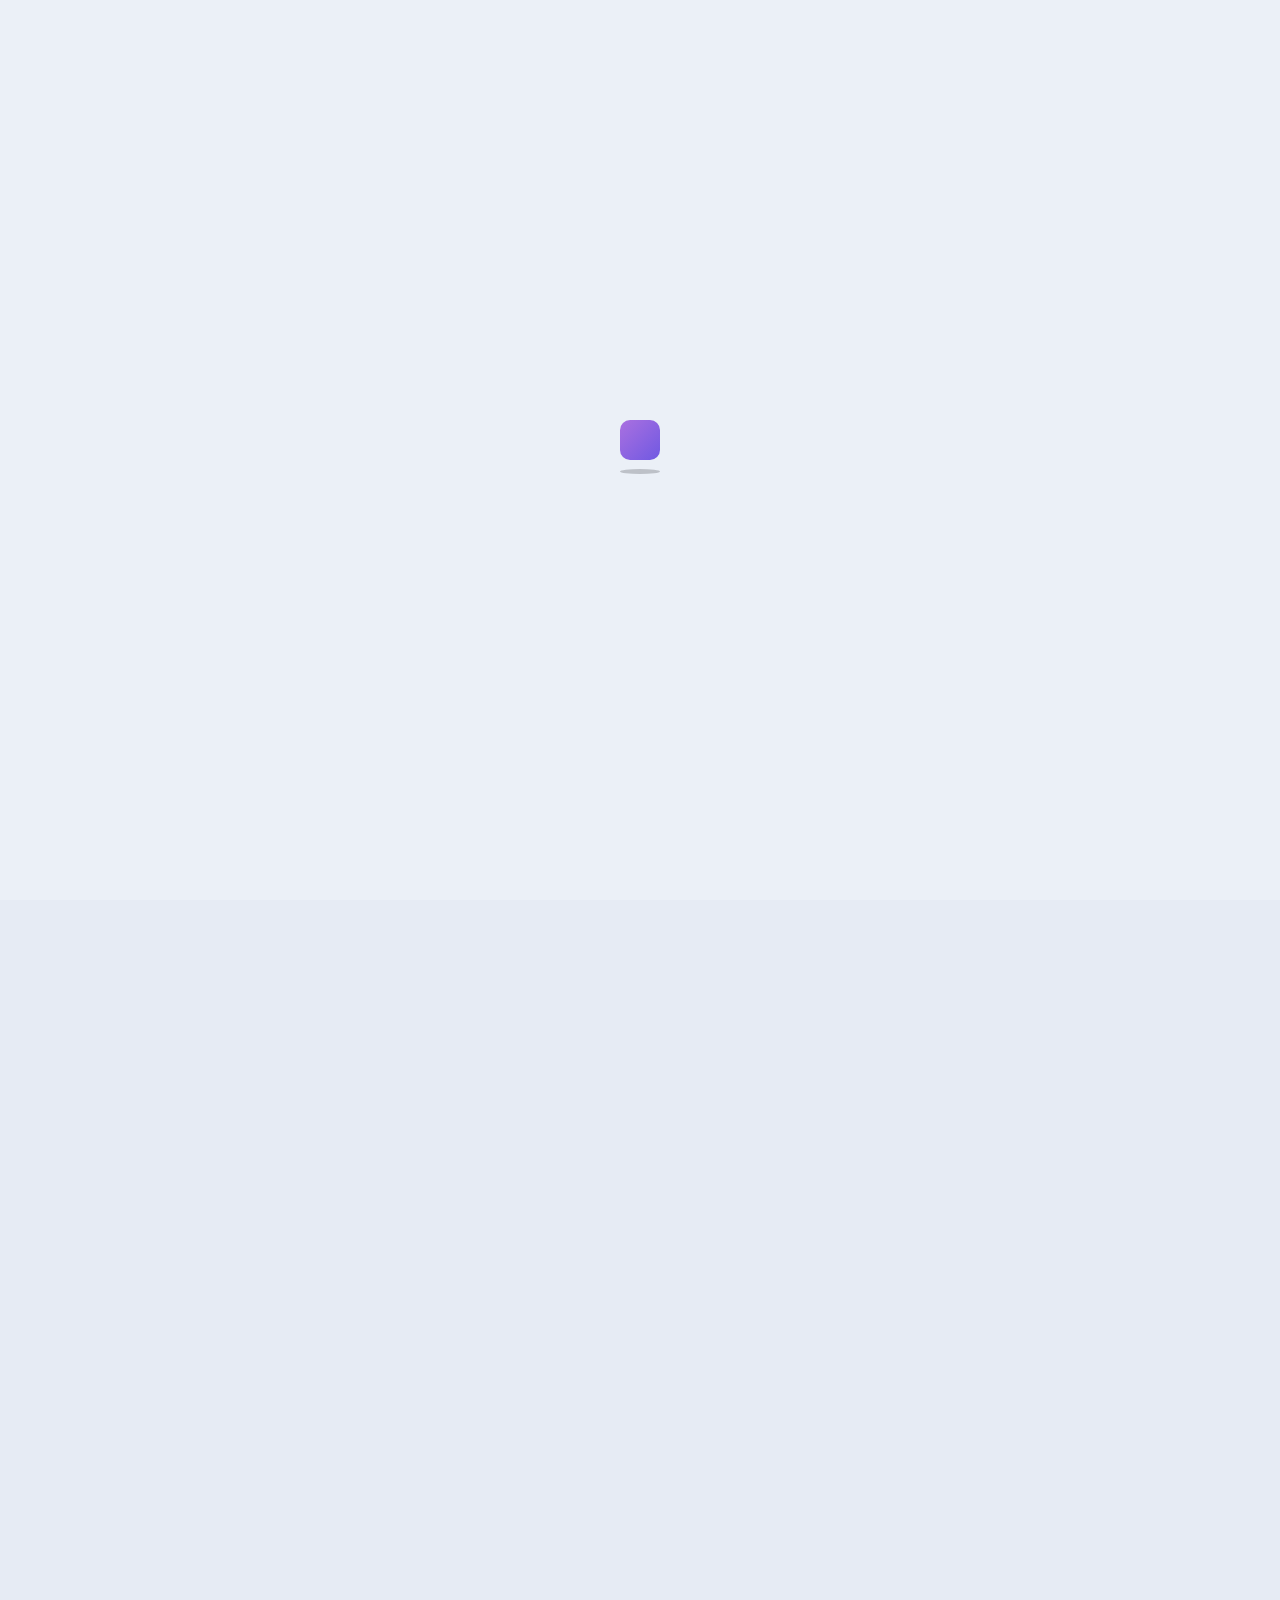
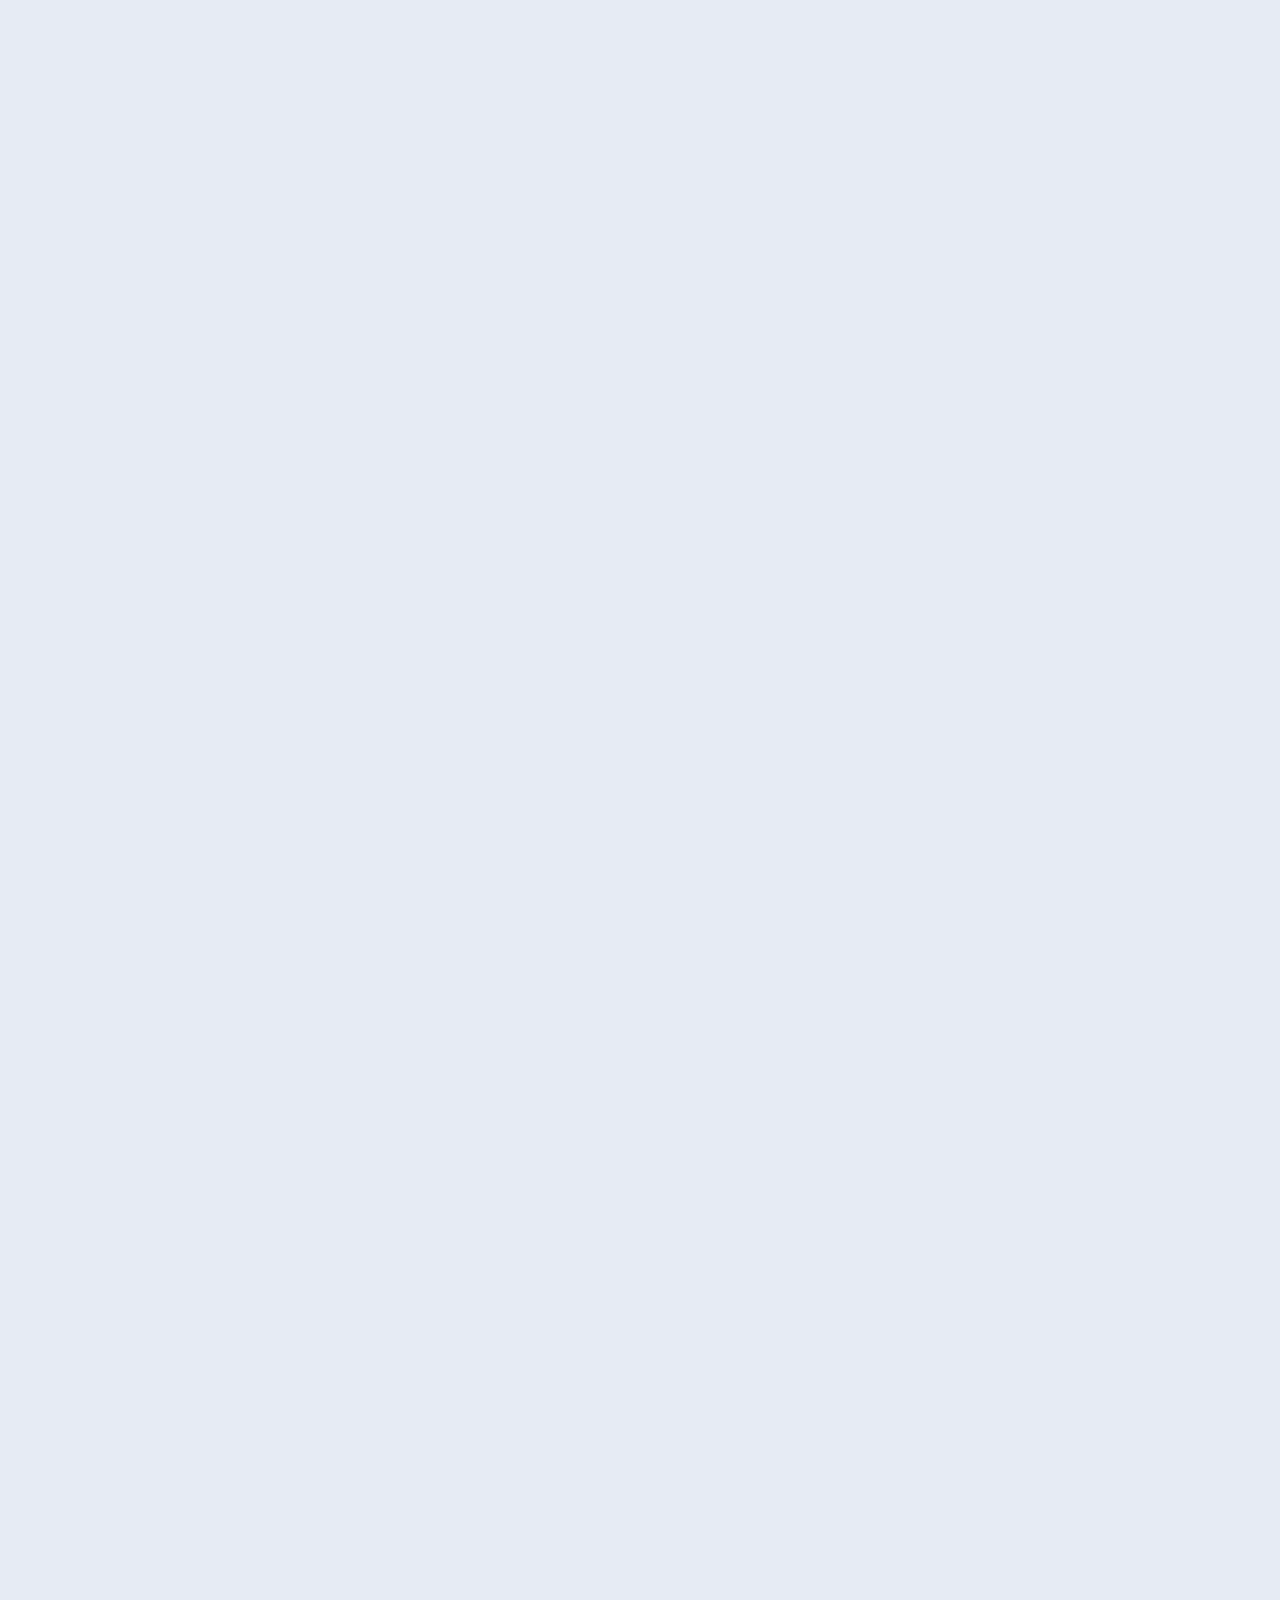
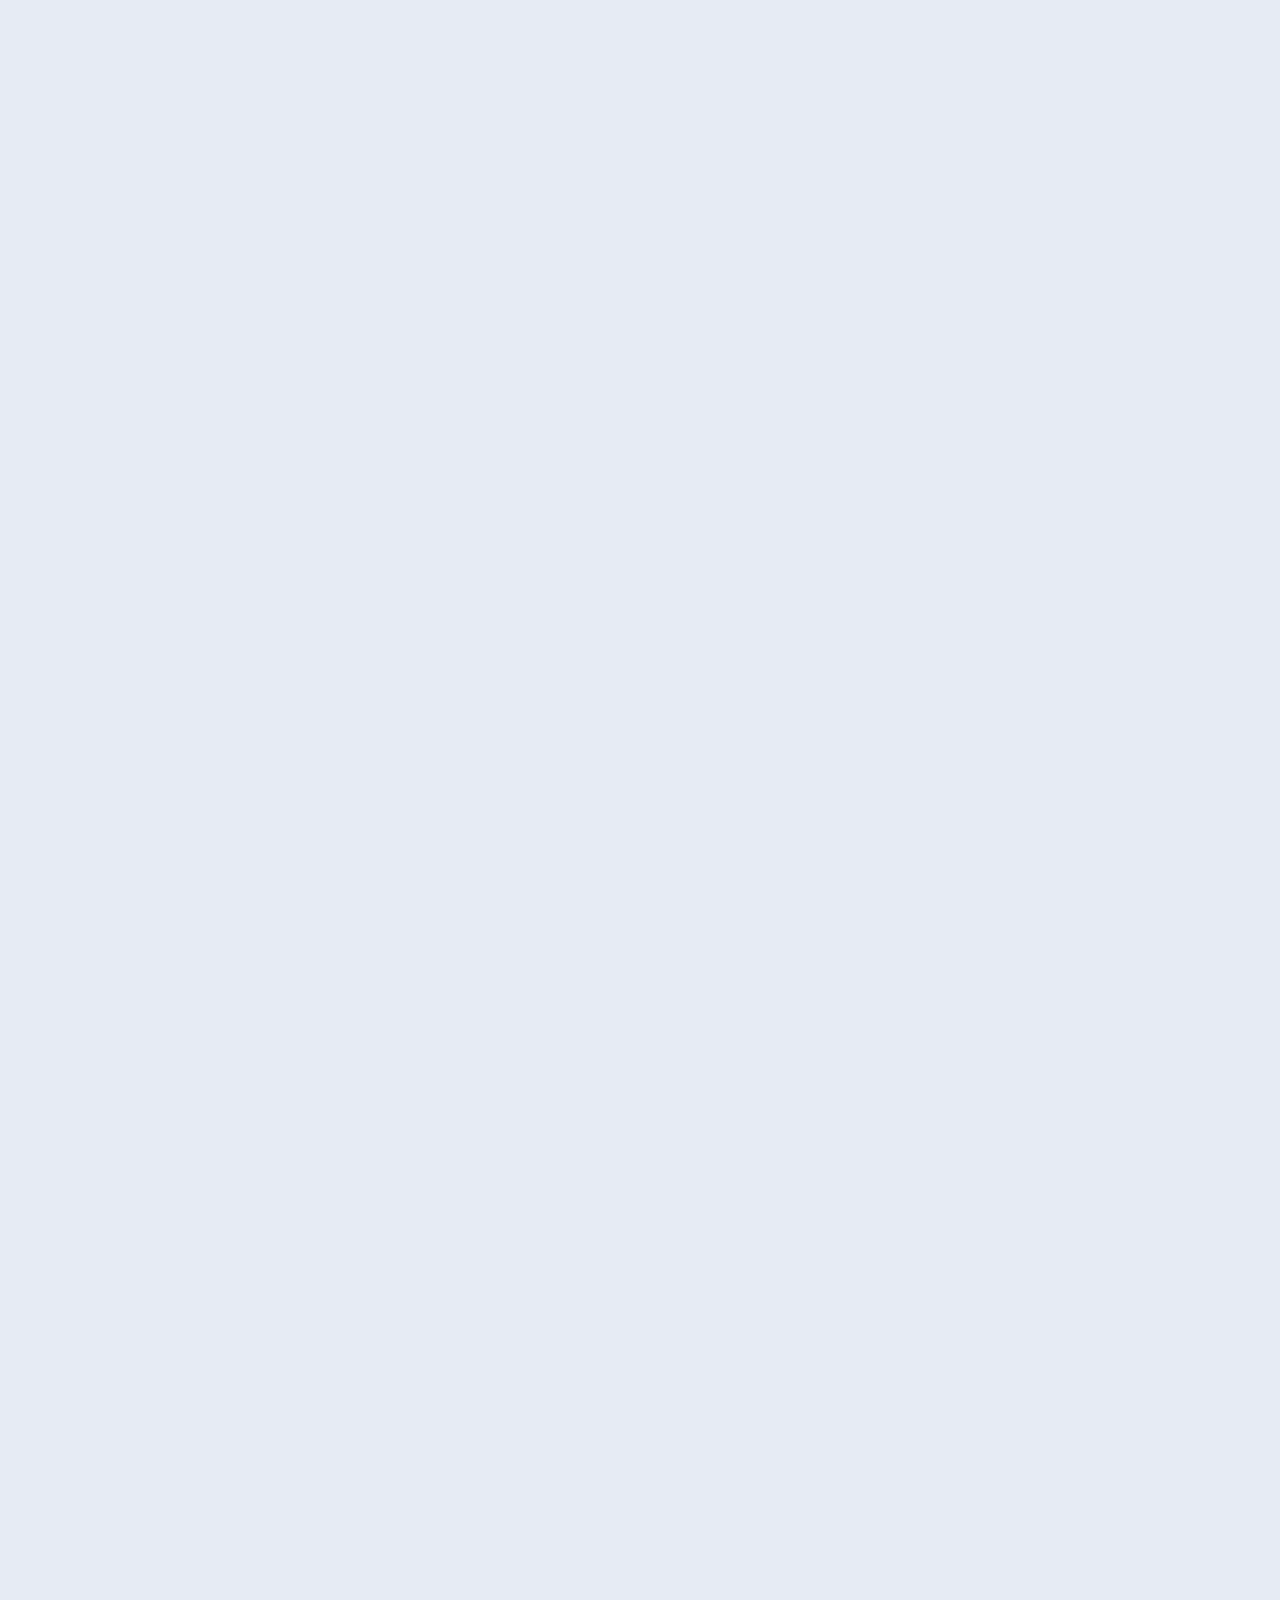
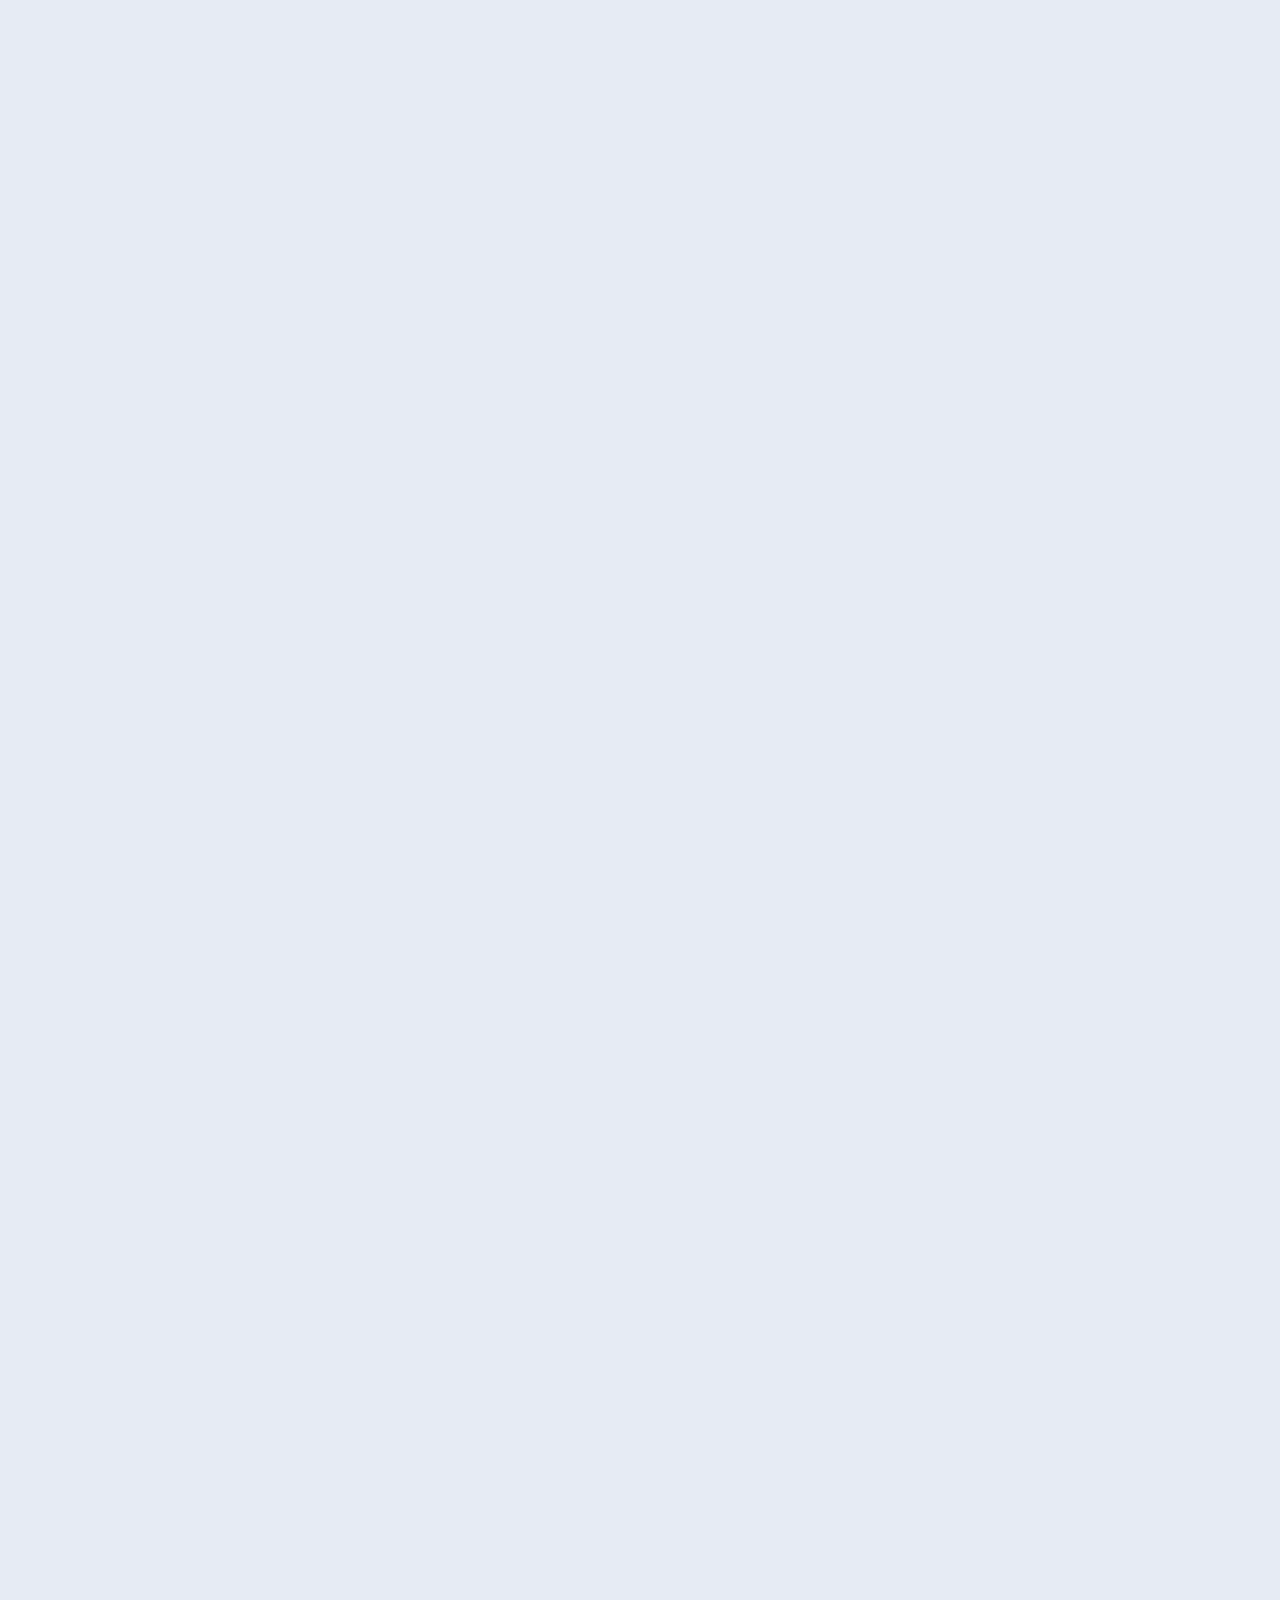
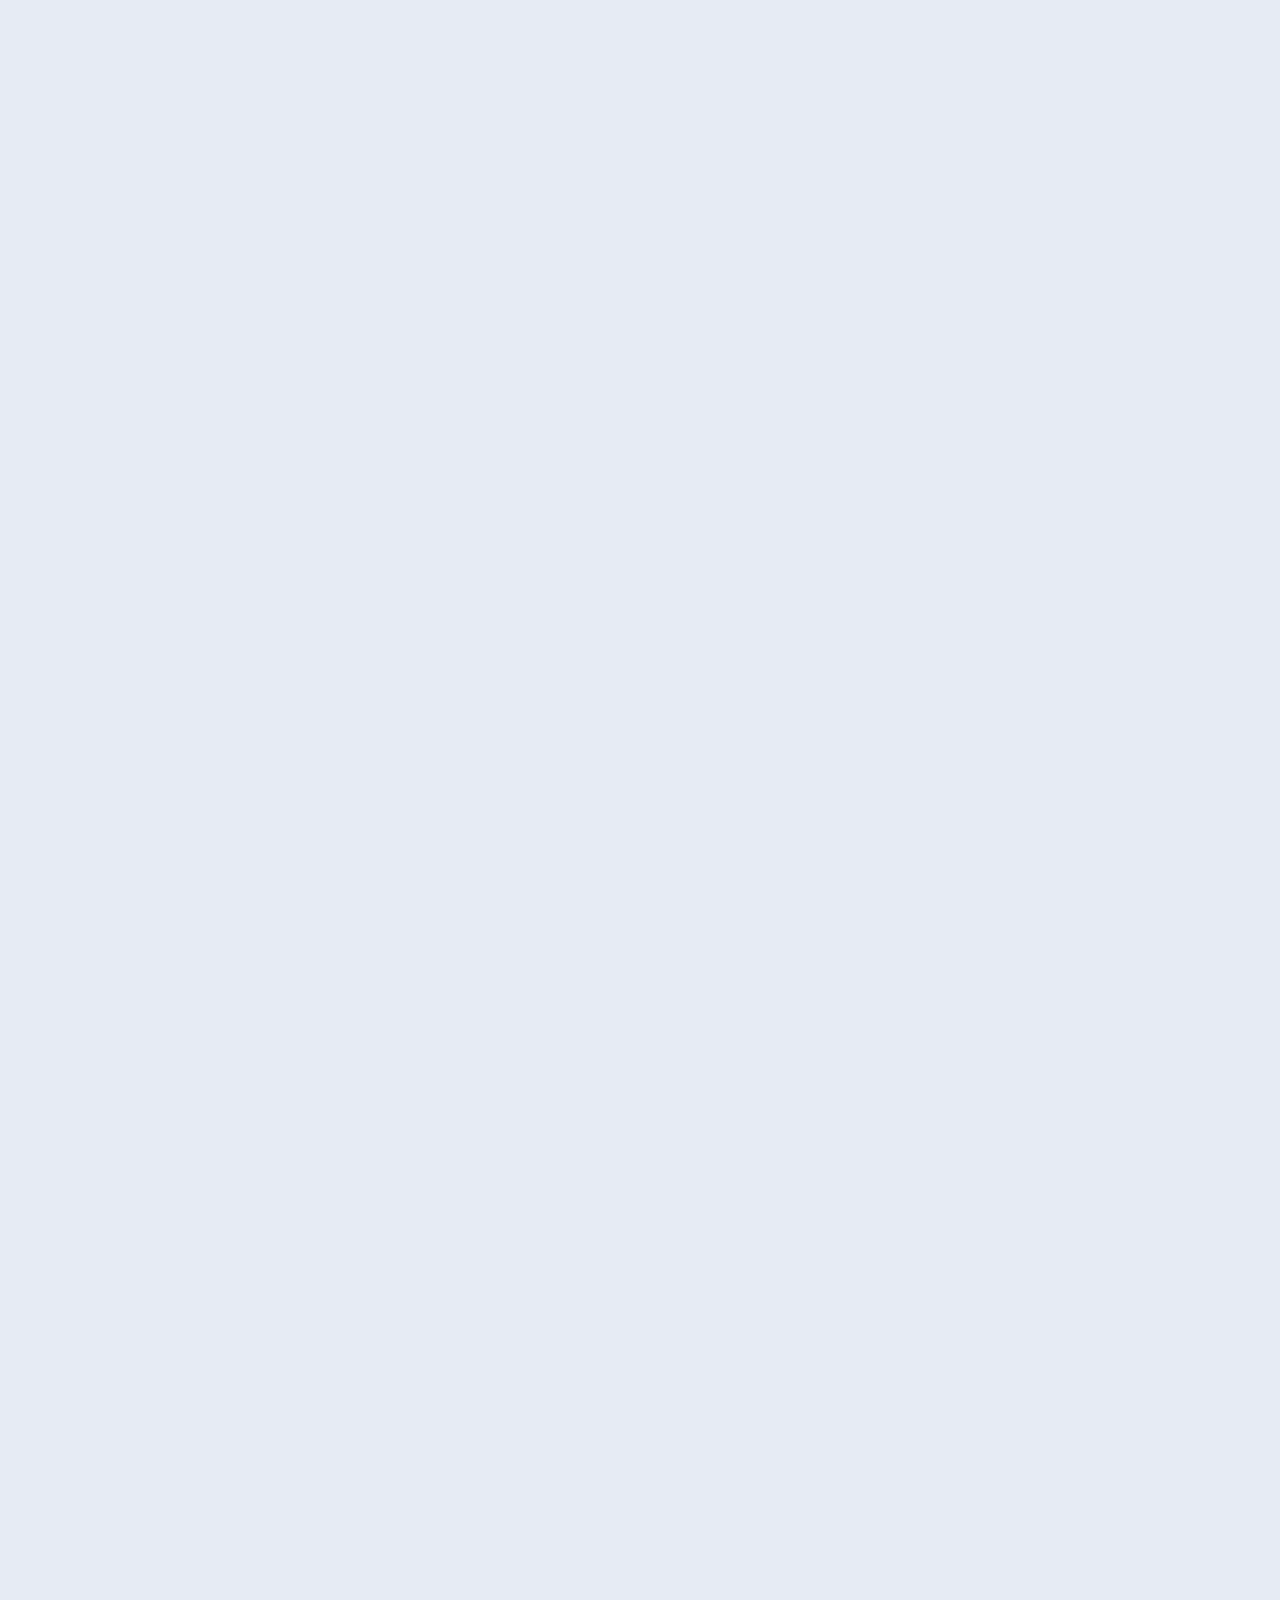
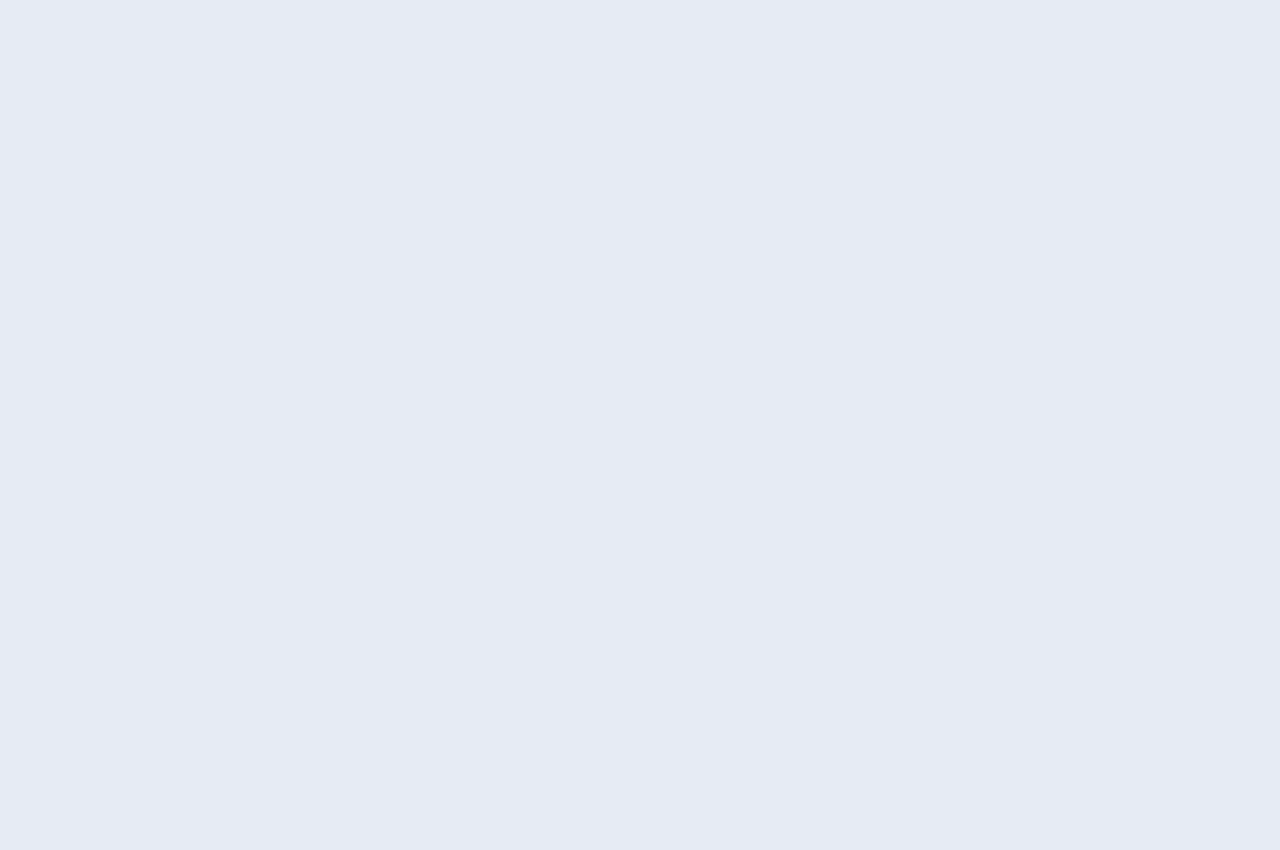
==== index.html @ 37eb03ab "Add some link & remove some section" ====
<!DOCTYPE html>
<html lang="en" dir="ltr">

  <head>
    <meta charset="UTF-8">

    <!-- Page Title -->
    <title>Md. Al Amin Hossain Rifat</title>

    <!-- Meta Tags -->
    <meta name="description" content="Show yourself brightly with Braxton - unique and creative portfolio and resume template!">
    <meta name="keywords" content="mix_design, resume, portfolio, personal page, cv, template, one page, responsive, html5, css3, creative, clean">
    <meta name="author" content="mix_design">

    <!-- Viewport Meta-->
    <meta http-equiv="X-UA-Compatible" content="IE=edge">
    <meta name="viewport" content="width=device-width, initial-scale=1, maximum-scale=1">

    <!-- Template Favicon & Icons Start -->
    <link rel="icon" href="img/favicon/favicon.ico" sizes="any">
    <link rel="icon" href="img/favicon/icon.svg" type="image/svg+xml">
    <link rel="apple-touch-icon" href="img/favicon/apple-touch-icon.png">
    <link rel="manifest" href="img/favicon/manifest.webmanifest">
    <!-- Template Favicon & Icons End -->

    <!-- Facebook Metadata Start -->
    <meta property="og:image:height" content="1200">
    <meta property="og:image:width" content="1200">
    <!-- Facebook Metadata End -->

    <!-- Template Styles Start -->
    <link rel="stylesheet" href="css/loaders/loader.css">
    <link rel="stylesheet" type="text/css" href="css/plugins.css">
    <link rel="stylesheet" type="text/css" href="css/main.css">
    <!-- Template Styles End -->

    <!-- Custom Browser Color Start -->
    <meta name="theme-color" media="(prefers-color-scheme: light)" content="#dcdce7">
    <meta name="theme-color" media="(prefers-color-scheme: dark)" content="#111111">
    <meta name="msapplication-navbutton-color" content="#111111">
    <meta name="apple-mobile-web-app-capable" content="yes">
    <meta name="apple-mobile-web-app-status-bar-style" content="black-translucent">
    <!-- Custom Browser Color End -->
  </head>

  <body>

    <!-- Loader Start -->
    <div id="loader" class="loader">
      <div id="loaderContent" class="loader__content">
        <div class="loader__shadow"></div>
        <div class="loader__box"></div>
      </div>
    </div>
    <!-- Loader End -->

    <!-- Header Start -->
    <header id="header" class="header d-flex justify-content-between">

      <!-- Navigation Menu Start -->
      <div class="header__navigation">
        <nav id="menu" class="menu">
          <ul class="menu__list d-flex justify-content-start">
            <li class="menu__item">
              <a class="menu__link btn" href="#home">
                <span class="menu__caption">Home</span>
                <i class="ph-bold ph-house-simple"></i>
              </a>
            </li>
            <li class="menu__item">
              <a class="menu__link btn" href="#portfolio">
                <span class="menu__caption">Portfolio</span>
                <i class="ph-bold ph-squares-four"></i>
              </a>
            </li>
            <li class="menu__item">
              <a class="menu__link btn" href="#about">
                <span class="menu__caption">About Me</span>
                <i class="ph-bold ph-user"></i>
              </a>
            </li>
            <li class="menu__item">
              <a class="menu__link btn" href="#resume">
                <span class="menu__caption">Resume</span>
                <i class="ph-bold ph-article"></i>
              </a>
            </li>
            <li class="menu__item">
              <a class="menu__link btn" href="#contact">
                <span class="menu__caption">Contact</span>
                <i class="ph-bold ph-envelope"></i>
              </a>
            </li>
          </ul>
        </nav>
      </div>
      <!-- Navigation Menu End -->

      <!-- Header Controls Start -->
      <div class="header__controls d-flex justify-content-end">
        <button id="color-switcher" class="color-switcher header__switcher btn" type="button" role="switch" aria-label="light/dark mode" aria-checked="true"></button>
        <a id="notify-trigger" class="header__trigger btn" target="_blank" href="mailto:alaminhossainrif@gmail.com?subject=Message%20from%20your%20site">
          <span class="trigger__caption">Let's Talk</span>
          <i class="ph-bold ph-chat-dots"></i>
        </a>
      </div>
      <!-- Header Controls End -->

    </header>
    <!-- Header End -->
    <!-- Gradient Background Start -->
    <div class="gradient-background">
      <div class="blur"></div>
      <div class="blur"></div>
      <div class="blur"></div>
    </div>
    <!-- Gradient Background End -->

    <!-- Avatar Side Block Start -->
    <div id="avatar" class="avatar">
      <div class="avatar__container d-flex flex-column justify-content-lg-between">
        <!-- image and logo -->
        <div class="avatar__block">
          <div class="avatar__logo d-flex align-items-center">
            <div class="logo__image">
              <!-- Your Logo Here!!! -->
              <!--<img src="img/logo.svg" alt="Braxton - Personal Portfolio & Resume HTML Template Logo">-->
              <svg xmlns="http://www.w3.org/2000/svg" x="0px" y="0px"
                width="85px" height="85px" viewBox="0 0 85 85" 
                style="enable-background:new 0 0 85 85;" xml:space="preserve" class="gradient-fill">
                <style type="text/css">
                  .gradient-fill {
                    fill: url(#gradientFill);
                  }
                </style>
                <g>
                  <linearGradient id="gradientFill" gradientUnits="userSpaceOnUse" x1="9.9604" y1="75.0338" x2="75.0387" y2="9.9555">
                    <stop  offset="0" style="stop-color:var(--accent)"/>
                    <stop  offset="1" style="stop-color:var(--secondary)"/>
                  </linearGradient>
                  <path class="gradient-fill" d="M51,0H34C15.2,0,0,15.2,0,34v17c0,14.3,8.9,26.6,21.4,31.6c0,0,0,0,0,0l0,0C25.3,84.1,29.5,85,34,85h17
                    c6,0,11.7-1.6,16.6-4.3c0.1-0.1,0.2-0.1,0.3-0.2C78.1,74.6,85,63.6,85,51V34C85,15.2,69.8,0,51,0z M83,51c0,10.7-5.3,20.2-13.4,26
                    v-2.5v-3.9h3.9v-3.9h-3.9v-3.9h3.9v-3.9h-3.9H67v-3.9V51h-3.9v3.9v3.9h2.6v3.9v3.9v3.9h-3.9h-3.9v3.9h3.9h3.9v3.9v1
                    C61.3,81.7,56.3,83,51,83H34c-4.5,0-8.7-0.9-12.6-2.6v-2v-3.9h3.9h3.9v-3.9h-3.9h-3.9v-3.9v-3.9v-3.9H24v-3.9V51h-3.9v3.9v3.9h-2.6
                    h-3.9v3.9h3.9v3.9h-3.9v3.9h3.9v3.9v3.9C8.2,72.8,2,62.6,2,51V34C2,16.4,16.4,2,34,2h17c17.6,0,32,14.4,32,32V51z M50.1,54.9H54
                    v3.9v3.9h-3.9v-3.9V54.9z M33.1,54.9H37v3.9v3.9h-3.9v-3.9V54.9z M27.9,51H24v-3.9v-3.9v-3.9h3.9v3.9v3.9V51z M31.8,39.3h-3.9v-3.9
                    h3.9V39.3z M31.8,43.2v-3.9h3.9v3.9H31.8z M63.1,47.1V51h-3.9v-3.9v-3.9v-3.9h3.9v3.9V47.1z M35.7,47.1v-3.9h3.9h3.9h3.9h3.9v3.9
                    h-3.9h-3.9h-3.9H35.7z M59.2,39.3h-3.9v-3.9h3.9V39.3z M55.3,43.2h-3.9v-3.9h3.9V43.2z"/>
                </g>
              </svg>
            </div>
            <div class="logo__caption">
              <p>Al Amin<br>H Rifat</p>
            </div>
          </div>
          <div class="avatar__image">
            <img src="./img/avatar.png" alt="Md.Al Amin Hossain Rifat">
          </div>
        </div>
        <!-- data caption #1 -->
        <div class="avatar__block">
          <h6>
            <small class="top">Specialization:</small>
            Java Full Stack<br>and Wordpress developer
          </h6>
        </div>
        <!-- data caption #2 -->
        <div class="avatar__block">
          <h6>
            <small class="top">Based in:</small>
            Dhaka, Bangladesh
          </h6>
        </div>
        <!-- socials and CTA button -->
        <div class="avatar__block">
          <div class="avatar__socials">
            <ul class="socials-square d-flex justify-content-between">
              <li class="socials-square__item">
                <a class="socials-square__link btn" href="https://www.linkedin.com/in/alaminhossainrifat/" target="_blank"><i class="ph-bold ph-linkedin-logo"></i></a>
              </li>
              <li class="socials-square__item">
                <a class="socials-square__link btn" href="https://github.com/alaminhossainrifat" target="_blank"><i class="ph-bold ph-github-logo"></i></a>
              </li>
              <li class="socials-square__item">
                <a class="socials-square__link btn" href="https://leetcode.com/u/alaminhossainrifat/" target="_blank"><i class="ph-bold ph-code"></i></a>
              </li>
              <li class="socials-square__item">
                <a class="socials-square__link btn" href="https://www.instagram.com/" target="_blank"><i class="ph-bold ph-instagram-logo"></i></a>
              </li>
              <li class="socials-square__item">
                <a class="socials-square__link btn" href="https://www.facebook.com/alaminhossainrifatjava/" target="_blank"><i class="ph-bold ph-facebook-logo"></i></a>
              </li>
            </ul>
          </div>
          <div class="avatar__btnholder">
            <a class="btn btn-default btn-fullwidth btn-hover btn-hover-accent" href="#contact" target="_blank">
              <span class="btn-caption">Let's Work Together!</span>
            </a>
          </div>
        </div>
      </div>
    </div>
    <!-- Avatar Side Block End -->




    <!-- Page Content Start -->
    <div id="content" class="content">
      <div class="content__wrapper">

        <!-- Intro Section Start -->
        <section id="home" class="main intro">

          <!-- Headline Start -->
          <div id="headline" class="headline d-flex align-items-start flex-column" data-speed="1">
            <p class="headline__subtitle animate-headline">
              <svg xmlns="http://www.w3.org/2000/svg" x="0px" y="0px" width="13px" height="13px" viewBox="0 0 13 13" fill="currentColor">
                <path fill="currentColor" d="M5.6,12.6c-0.5-0.8-0.7-2.4-1.7-3.5c-1-1-2.7-1.2-3.5-1.7C-0.1,7-0.1,6,0.4,5.6c0.8-0.5,2.3-0.6,3.5-1.8
                  C5,2.8,5.1,1.2,5.6,0.4C6-0.1,7-0.1,7.4,0.4c0.5,0.8,0.7,2.4,1.8,3.5c1.2,1.2,2.6,1.2,3.5,1.7c0.6,0.4,0.6,1.4,0,1.7
                  C11.8,7.9,10.2,8,9.1,9.1c-1,1-1.2,2.7-1.7,3.5C7,13.1,6,13.1,5.6,12.6z"/>
              </svg>
              <span>Let's meet!</span>
            </p>
            <h1 class="headline__title animate-headline">Junior Software Engineer and Java Programmer.</h1>
            <div class="headline__btnholder d-flex flex-column flex-sm-row">
              <a class="btn mobile-vertical btn-default btn-hover btn-hover-accent-mobile animate-headline" href="#portfolio">
                <span class="btn-caption">My Works</span>
                <i class="ph-bold ph-squares-four"></i>
              </a>
              <a class="btn mobile-vertical btn-default btn-hover btn-hover-outline-mobile animate-headline" target="_blank" href="https://drive.google.com/file/d/11fhR9W-Mkq8mJX9IlVductcvxA_4x6yh/view">
                <span class="btn-caption">Download CV</span>
                <i class="ph-bold ph-download-simple"></i>
              </a>
            </div>
          </div>
          <!-- Headline End -->

          <!-- Scroll Button Start -->
          <div class="rotating-btn">
            <a href="#portfolio" class="rotating-btn__link slide-down">
              <!-- SVG rotating text -->
              <svg version="1.1" xmlns="http://www.w3.org/2000/svg" xmlns:xlink="http://www.w3.org/1999/xlink" x="0px" y="0px"
                viewBox="0 0 120 120" style="enable-background:new 0 0 120 120;" xml:space="preserve" 
                class="animate-rotation" data-value="360">
                <defs>
                  <path id="textPath" d="M110,59.5c0,27.6-22.4,50-50,50s-50-22.4-50-50s22.4-50,50-50S110,31.9,110,59.5z"/>
                </defs>
                <g>
                  <use xlink:href="#textPath" fill="none"></use>
                  <text>
                    <!-- button text here!!! -->
                    <textPath xlink:href="#textPath">Scroll for More * Scroll for More * </textPath>
                  </text>
                </g>
              </svg>
              <!-- arrow icon -->
              <i class="ph-bold ph-arrow-down"></i>
            </a>
          </div>
          <!-- Scroll Button End -->

        </section>
        <!-- Intro Section End -->

        <!-- Portfolio Section Start -->
        <section id="portfolio" class="inner inner-first portfolio">

          <!-- Content Block - H2 Section Title Start -->
          <div class="content__block section-grid-title">
            <p class="h2__subtitle animate-in-up">
              <svg xmlns="http://www.w3.org/2000/svg" x="0px" y="0px" width="13px" height="13px" viewBox="0 0 13 13" fill="currentColor">
                <path fill="currentColor" d="M5.6,12.6c-0.5-0.8-0.7-2.4-1.7-3.5c-1-1-2.7-1.2-3.5-1.7C-0.1,7-0.1,6,0.4,5.6c0.8-0.5,2.3-0.6,3.5-1.8
                  C5,2.8,5.1,1.2,5.6,0.4C6-0.1,7-0.1,7.4,0.4c0.5,0.8,0.7,2.4,1.8,3.5c1.2,1.2,2.6,1.2,3.5,1.7c0.6,0.4,0.6,1.4,0,1.7
                  C11.8,7.9,10.2,8,9.1,9.1c-1,1-1.2,2.7-1.7,3.5C7,13.1,6,13.1,5.6,12.6z"/>
              </svg>
              <span>Portfolio</span>
            </p>
            <h2 class="h2__title animate-in-up">Check out my featured projects</h2>
          </div>
          <!-- Content Block - H2 Section Title End -->

          <!-- Content Block - Works Gallery Start -->
          <div class="content__block grid-block">
            <div class="container-fluid px-0 inner__gallery">
              <div class="row gx-0 my-gallery" itemscope itemtype="http://schema.org/ImageGallery">
    
                <!-- Works Gallery Single Item Start -->
                <figure class="col-12 col-md-6 gallery__item grid-item animate-card-2" itemprop="associatedMedia" itemscope itemtype="http://schema.org/ImageObject">
                  <a href="./img/works/Portfolio1.webp" data-image="./img/works/WordpressThumbnails.webp" class="gallery__link" itemprop="contentUrl" data-size="1400x1400">
                    <img src="./img/works/WordpressThumbnails.webp" class="gallery__image" itemprop="thumbnail" alt="Image description">
                  </a>
                  <figcaption class="gallery__descr" itemprop="caption description">
                    <h5>WordPress Specialist</h5>
                    <div class="card__tags d-flex flex-wrap">
                      <span class="rounded-tag opposite">WordPress</span>
                      <span class="rounded-tag opposite">Elementor</span>
                    </div>
                    <p class="small">Building sleek, responsive WordPress websites that adapt flawlessly to any device. Turning ideas into stunning digital experiences.
                    </p>
                  </figcaption>
                </figure>
                <!-- Works Gallery Single Item End -->
    
                <!-- Works Gallery Single Item Start -->
                <figure class="col-12 col-md-6 gallery__item grid-item animate-card-2" itemprop="associatedMedia" itemscope itemtype="http://schema.org/ImageObject">
                  <a href="./img/works/Graphics.webp" data-image="./img/works/GraphicsCover.webp" class="gallery__link" itemprop="contentUrl" data-size="1400x1400">
                    <img src="./img/works/GraphicsCover.webp" class="gallery__image" itemprop="thumbnail" alt="Image description">
                  </a>
                  <figcaption class="gallery__descr opposite" itemprop="caption description">
                    <h5 class="opposite">Graphics Designer</h5>
                    <div class="card__tags d-flex flex-wrap">
                      <span class="rounded-tag">Illustrator</span>
                      <span class="rounded-tag">Photoshop</span>
                    </div>
                    <p class="small">Designing visually stunning graphics that captivate and inspire. Turning ideas into creative masterpieces with precision and style.
                    </p>
                  </figcaption>
                </figure>
                <!-- Works Gallery Single Item End -->
    
                <!-- Works Gallery Single Item Start -->
                <!-- <figure class="col-12 col-md-6 gallery__item grid-item animate-card-2" itemprop="associatedMedia" itemscope itemtype="http://schema.org/ImageObject">
                  <a href="/1400x1400" data-image="/800x800/" class="gallery__link" itemprop="contentUrl" data-size="1400x1400">
                    <img src="800x800" class="gallery__image" itemprop="thumbnail" alt="Image description">
                  </a>
                  <figcaption class="gallery__descr opposite" itemprop="caption description">
                    <h5 class="opposite">FULL STACK JAVA DEV</h5>
                    <div class="card__tags d-flex flex-wrap">
                      <span class="rounded-tag">Java</span>
                      <span class="rounded-tag">Spring Boot</span>
                    </div>
                    <p class="small">Lorem ipsum dolor sit amet consectetur adipisicing elit. Vel, aliquid.
                    </p>
                  </figcaption>
                </figure> -->
                <!-- Works Gallery Single Item End -->
    
                <!-- Works Gallery Single Item Start -->
                <!-- <figure class="col-12 col-md-6 gallery__item grid-item animate-card-2" itemprop="associatedMedia" itemscope itemtype="http://schema.org/ImageObject">
                  <a href="/1400x1400/" data-image="/800x800/" class="gallery__link" itemprop="contentUrl" data-size="1400x1400">
                    <img src="/800x800/" class="gallery__image" itemprop="thumbnail" alt="Image description">
                  </a>
                  <figcaption class="gallery__descr " itemprop="caption description">
                    <h5>Video Editing</h5>
                    <div class="card__tags d-flex flex-wrap">
                      <span class="rounded-tag opposite">Illustrations</span>
                      <span class="rounded-tag opposite">AI Experiment</span>
                    </div>
                    <p class="small">Lorem ipsum dolor sit amet consectetur adipisicing elit. Ducimus, eveniet?
                    </p>
                  </figcaption>
                </figure> -->
                <!-- Works Gallery Single Item End -->
    
              </div>
            </div>
          </div>
          <!-- Content Block - Works Gallery End -->

        </section>
        <!-- Portfolio Section End -->

        <!-- About Section Start -->
        <section id="about" class="inner about">

          <!-- Content Block - H2 Section Title Start -->
          <div class="content__block section-grid-title">
            <p class="h2__subtitle animate-in-up">
              <svg xmlns="http://www.w3.org/2000/svg" x="0px" y="0px" width="13px" height="13px" viewBox="0 0 13 13" fill="currentColor">
                <path fill="currentColor" d="M5.6,12.6c-0.5-0.8-0.7-2.4-1.7-3.5c-1-1-2.7-1.2-3.5-1.7C-0.1,7-0.1,6,0.4,5.6c0.8-0.5,2.3-0.6,3.5-1.8
                  C5,2.8,5.1,1.2,5.6,0.4C6-0.1,7-0.1,7.4,0.4c0.5,0.8,0.7,2.4,1.8,3.5c1.2,1.2,2.6,1.2,3.5,1.7c0.6,0.4,0.6,1.4,0,1.7
                  C11.8,7.9,10.2,8,9.1,9.1c-1,1-1.2,2.7-1.7,3.5C7,13.1,6,13.1,5.6,12.6z"/>
              </svg>
              <span>About Me</span>
            </p>
            <h2 class="h2__title animate-in-up">Turning complex problems into simple design with development</h2>
          </div>
          <!-- Content Block - H2 Section Title End -->

          <!-- Content Block - Achievements Start -->
          <div class="content__block grid-block">
            <div class="achievements d-flex flex-column flex-md-row align-items-md-stretch">
              <!-- achievements single item -->
              <div class="achievements__item d-flex flex-column grid-item animate-card-3">
                <div class="achievements__card">
                  <p class="achievements__number">15+</p>
                  <p class="achievements__descr">Happy clients</p>
                </div>
              </div>
              <!-- achievements single item -->
              <div class="achievements__item d-flex flex-column grid-item animate-card-3">
                <div class="achievements__card">
                  <p class="achievements__number">3+</p>
                  <p class="achievements__descr">Years of experience</p>
                </div>
              </div>
              <!-- achievements single item -->
              <div class="achievements__item d-flex flex-column grid-item animate-card-3">
                <div class="achievements__card">
                  <p class="achievements__number">30+</p>
                  <p class="achievements__descr">Projects done</p>
                </div>
              </div>
            </div>
          </div>
          <!-- Content Block - Achievements End -->

          <!-- Content Block - About Me Data Start -->
          <div class="content__block grid-block block-large">
            <div class="container-fluid p-0">
              <div class="row g-0 justify-content-between">
                
                <!-- About Me Description Start -->
                <div class="col-12 col-xl-8 grid-item about-descr">
                  <p class="about-descr__text animate-in-up">
                    Am I the same person I was yesterday? Perhaps. But every line of code, every challenge, every idea shifts something within me. The journey from logic to creativity, from structure to innovation, constantly redefines who I am.
                  </p>
                  <p class="about-descr__text animate-in-up">
                    I build, I explore, I refine—whether it's Java weaving together a complex system, a design coming to life through HTML and CSS, or a vision turning into reality with Spring Boot. My path isn't just about mastering technology; it's about pushing its boundaries, questioning its limits, and crafting solutions that matter.
                  </p> 
                  <p class="about-descr__text animate-in-up">
                    So, who am I? A developer, a problem-solver, an explorer of digital possibilities. But ask me again tomorrow—I might have become something more.
                  </p>
                  <div class="btn-group about-descr__btnholder animate-in-up">
                    <a class="btn mobile-vertical btn-default btn-hover btn-hover-accent" target="_blank" href="https://drive.google.com/file/d/11fhR9W-Mkq8mJX9IlVductcvxA_4x6yh/view">
                      <span class="btn-caption">Download CV</span>
                      <i class="ph-bold ph-download-simple"></i>
                    </a>
                  </div>
                </div>
                <!-- About Me Description End -->
      
                <!-- About Me Information Start -->
                <div class="col-12 col-xl-4 grid-item about-info">
                  <div class="about-info__item animate-in-up">
                    <h6>
                      <small class="top">Name</small>
                      Al Amin Hossain Rifat
                    </h6>
                  </div>
                  <div class="about-info__item animate-in-up">
                    <h6>
                      <small class="top">Phone</small>
                      <a class="text-link-bold" target="_blank" href="tel:+8801518326121">+880 1518-326121</a>
                    </h6>
                  </div>
                  <div class="about-info__item animate-in-up">
                    <h6>
                      <small class="top">Email</small>
                      <a class="text-link-bold" target="_blank" href="mailto:alaminhossainrif@gmail.com">alaminhossainrif@gmail.com</a>
                    </h6>
                  </div>
                  <div class="about-info__item animate-in-up">
                    <h6>
                      <small class="top">Location</small>
                      <a class="text-link-bold" target="_blank" href="https://maps.app.goo.gl/qiGze5h1QtpHcbRd6" target="_blank">Dhaka, Bangladesh</a>
                    </h6>
                  </div>
                </div>
                <!-- About Me Information End -->
      
              </div>
            </div>
          </div>
          <!-- Content Block - About Me Data End -->

          <!-- Content Block - Services Start -->
          <div class="content__block grid-block">
            <div class="container-fluid p-0">
              <div class="row g-0 align-items-stretch cards">
                <!-- services cards grid single item -->
                <div class="col-12 col-md-6 cards__item grid-item animate-card-2">
                  <div class="cards__card d-flex flex-column">
                    <div class="cards__descr">
                      <h4 class="cards__title animate-in-up">FULL STACK<br>JAVA DEV</h4>
                      <div class="cards__tags d-flex flex-wrap animate-in-up">
                        <span class="rounded-tag tag-outline">JAVA</span>
                        <span class="rounded-tag tag-outline">Spring boot</span>
                        <span class="rounded-tag tag-outline">RestFul API</span>
                      </div>
                      <p class="small cards__text animate-in-up">Full Stack Java, JSP, Hibernate, Spring, Web-services/RestFul API, Spring boot, JavaScript, React</p>
                    </div>
                    <div class="cards__image d-flex animate-in-up">
                      <img src="./img/services/JavaFullStack.png" alt="Service/Feature Image">
                    </div>
                  </div>
                </div>
                <!-- services grid cards single item -->
                <div class="col-12 col-md-6 cards__item grid-item animate-card-2">
                  <div class="cards__card d-flex flex-column">
                    <div class="cards__descr">
                      <h4 class="cards__title animate-in-up">Digital art and graphic design</h4>
                      <div class="cards__tags d-flex flex-wrap animate-in-up">
                        <span class="rounded-tag tag-outline">Illustrations</span>
                        <span class="rounded-tag tag-outline">AI Experiments</span>
                      </div>
                      <p class="small cards__text animate-in-up">Creating visually compelling designs that bring ideas to life. Crafting stunning graphics with precision, creativity, and impact.
                      </p>
                    </div>
                    <div class="cards__image d-flex animate-in-up">
                      <img src="./img/services/GraphicDesigner.png" alt="Service/Feature Image">
                    </div>
                  </div>
                </div>
                <!-- services grid cards single item -->
                <div class="col-12 col-md-6 cards__item grid-item animate-card-2">
                  <div class="cards__card d-flex flex-column">
                    <div class="cards__descr">
                      <h4 class="cards__title animate-in-up">WordPress Design Development</h4>
                      <div class="cards__tags d-flex flex-wrap animate-in-up">
                        <span class="rounded-tag tag-outline">WordPress</span>
                        <span class="rounded-tag tag-outline">Elementor</span>
                      </div>
                      <p class="small cards__text animate-in-up">I will design a responsive WordPress website with Elementor.
                      </p>
                    </div>
                    <div class="cards__image d-flex">
                      <img src="./img/works/WordpressThumbnails.webp" alt="Service/Feature Image">
                    </div>
                  </div>
                </div>
                <!-- services grid cards single item -->
                <div class="col-12 col-md-6 cards__item grid-item animate-card-2">
                  <div class="cards__card d-flex flex-column">
                    <div class="cards__descr">
                      <h4 class="cards__title animate-in-up">Professional Video<br>Editor</h4>
                      <div class="cards__tags d-flex flex-wrap animate-in-up">
                        <span class="rounded-tag tag-outline">Adobe Premiere Pro</span>
                        <span class="rounded-tag tag-outline">After Effects</span>
                        <span class="rounded-tag tag-outline">CapCut</span>

                      </div>
                      <p class="small cards__text animate-in-up">I will edit professional videos with smooth transitions and effects.
                      </p>
                    </div>
                    <div class="cards__image d-flex animate-in-up">
                      <img src="./img/services/VideoEditing.png" alt="Service/Feature Image">
                    </div>
                  </div>
                </div>
    
              </div>
            </div>
          </div>
          <!-- Content Block - Services End -->

        </section>
        <!-- About Section End -->

        <!-- Resume Section Start -->
        <section id="resume" class="inner resume">

          <!-- Content Block - H2 Section Title Start -->
          <div class="content__block block-large">
            <p class="h2__subtitle animate-in-up">
              <svg xmlns="http://www.w3.org/2000/svg" x="0px" y="0px" width="13px" height="13px" viewBox="0 0 13 13" fill="currentColor">
                <path fill="currentColor" d="M5.6,12.6c-0.5-0.8-0.7-2.4-1.7-3.5c-1-1-2.7-1.2-3.5-1.7C-0.1,7-0.1,6,0.4,5.6c0.8-0.5,2.3-0.6,3.5-1.8
                  C5,2.8,5.1,1.2,5.6,0.4C6-0.1,7-0.1,7.4,0.4c0.5,0.8,0.7,2.4,1.8,3.5c1.2,1.2,2.6,1.2,3.5,1.7c0.6,0.4,0.6,1.4,0,1.7
                  C11.8,7.9,10.2,8,9.1,9.1c-1,1-1.2,2.7-1.7,3.5C7,13.1,6,13.1,5.6,12.6z"/>
              </svg>
              <span>Resume</span>
            </p>
            <h2 class="h2__title animate-in-up">Education and practical experience</h2>
            <p class="h2__text animate-in-up">
              Learning is not just about gathering knowledge; it's about transformation, adaptation, and the relentless pursuit of mastery. From the structured foundations of academia to the dynamic world of hands-on experience, each step has shaped my perspective.
              <!-- <a href="#0" class="text-link">might have been</a>  -->
            </p>
          </div>
          <!-- Content Block - H2 Section Title End -->

          <!-- Content Block - Education Start -->
          <div class="content__block block-large">

            <!-- H3 Block Start -->
            <div class="section-h3">
              <h3 class="h3__title animate-in-up">My education</h3>
            </div>
            <!-- H3 Block End -->

            <!-- Education Lines Start -->
            <div class="container-fluid p-0 resume-lines">
              <!-- education single item -->
              <div class="row g-0 resume-lines__item animate-in-up">
                <div class="col-12 col-md-2">
                  <span class="resume-lines__date animate-in-up">2022 - 2026(EXP)</span>
                </div>
                <div class="col-12 col-md-5">
                  <h5 class="resume-lines__title animate-in-up">Presidency University</h5>
                  <p class="resume-lines__source animate-in-up">Gulshan, Dhaka,
                    <a href="http://www.presidency.edu.bd/" class="text-link-bold" target="_blank"> Bangladesh</a>
                  </p>
                </div>
                <div class="col-12 col-md-5">
                  <p class="small resume-lines__descr animate-in-up">Bachelor of Science, Computer Science and Engineering.</p>
                </div>
              </div>
              <!-- education single item -->
              <div class="row g-0 resume-lines__item animate-in-up">
                <div class="col-12 col-md-2">
                  <span class="resume-lines__date animate-in-up">2019 - 2021</span>
                </div>
                <div class="col-12 col-md-5">
                  <h5 class="resume-lines__title animate-in-up">Government Laboratory High School</h5>
                  <p class="resume-lines__source animate-in-up">Dhanmondi, Dhaka, 
                    <a href="https://www.glabdhaka.edu.bd/" class="text-link-bold" target="_blank"> Bangladesh</a>
                  </p>
                </div>
                <div class="col-12 col-md-5">
                  <p class="small resume-lines__descr animate-in-up">Completed Higher Secondary Certificate with a focus on science, specializing in core subjects.</p>
                </div>
              </div>
              <!-- education single item -->
              <div class="row g-0 resume-lines__item animate-in-up">
                <div class="col-12 col-md-2">
                  <span class="resume-lines__date animate-in-up">2016 - 2019</span>
                </div>
                <div class="col-12 col-md-5">
                  <h5 class="resume-lines__title animate-in-up">Dogair Model High School</h5>
                  <p class="resume-lines__source animate-in-up">Dhaka,
                    <a href="https://www.sohopathi.com/dogair-model-high-school/" class="text-link-bold" target="_blank"> Bangladesh</a>
                  </p>
                </div>
                <div class="col-12 col-md-5">
                  <p class="small resume-lines__descr animate-in-up">Completed high school with a focus on science, specializing in core subjects.</p>
                </div>
              </div>
            </div>
            <!-- Education Lines End -->

          </div>
          <!-- Content Block - Education End -->

          <!-- Content Block - Course Start -->
          <div class="content__block block-large">

            <!-- H3 Block Start -->
            <div class="section-h3">
              <h3 class="h3__title animate-in-up">Courses & Certifications</h3>
            </div>
            <!-- H3 Block End -->

            <!-- Education Lines Start -->
            <div class="container-fluid p-0 resume-lines">
              <!-- education single item -->
              <div class="row g-0 resume-lines__item animate-in-up">
                <div class="col-12 col-md-2">
                  <span class="resume-lines__date animate-in-up">Aug 2024</span>
                </div>
                <div class="col-12 col-md-5">
                  <h5 class="resume-lines__title animate-in-up">Java Certification Course 2024 Edition - Beginner to Master</h5>
                  <p class="resume-lines__source animate-in-up">Course by
                    <a href="https://www.udemy.com/certificate/UC-88ea2a4e-ca75-47a9-aa7b-d3746340891d/" class="text-link-bold" target="_blank">Udemy</a>
                  </p>
                </div>
                <div class="col-12 col-md-5">
                  <p class="small resume-lines__descr animate-in-up">Completed Java Certification Course, progressing from beginner to master level skills.</p>
                </div>
              </div>
              <!-- education single item -->
              <div class="row g-0 resume-lines__item animate-in-up">
                <div class="col-12 col-md-2">
                  <span class="resume-lines__date animate-in-up">Aug 2024</span>
                </div>
                <div class="col-12 col-md-5">
                  <h5 class="resume-lines__title animate-in-up">HTML and CSS for Beginners From Basic to Advance</h5>
                  <p class="resume-lines__source animate-in-up">Course by 
                    <a href="https://www.udemy.com/certificate/UC-4bc66050-859a-4390-ad91-d4bcae9571ba/" class="text-link-bold" target="_blank">Udemy</a>
                  </p>
                </div>
                <div class="col-12 col-md-5">
                  <p class="small resume-lines__descr animate-in-up">HTML5, CSS3, Elements, Attributes, Headings, Paragraphs, Styles, Responsive, Iframes, Images, Colors, Box Model, Class.</p>
                </div>
              </div>
              <!-- education single item -->
              <div class="row g-0 resume-lines__item animate-in-up">
                <div class="col-12 col-md-2">
                  <span class="resume-lines__date animate-in-up">Feb 2025</span>
                </div>
                <div class="col-12 col-md-5">
                  <h5 class="resume-lines__title animate-in-up">Complete Wordpress Website Developer Course</h5>
                  <p class="resume-lines__source animate-in-up"> Course by
                    <a href="http://udemy.com/certificate/UC-7dad0fa1-2406-45f8-850f-8ad6bdf4928f/" class="text-link-bold" target="_blank">Udemy</a>
                  </p>
                </div>
                <div class="col-12 col-md-5">
                  <p class="small resume-lines__descr animate-in-up">Build stunning blogs, websites, and e-commerce stores with ease. Master WordPress for designing, fixing, and migrating sites effortlessly!</p>
                </div>
              </div>
            </div>
            <!-- Education Lines End -->

          </div>
          <!-- Content Block - Course End -->

          <!-- Content Block - Experience Start -->
          <div class="content__block block-large">

            <!-- H3 Block Start -->
            <div class="section-h3">
              <h3 class="h3__title animate-in-up">Work experience</h3>
            </div>
            <!-- H3 Block End -->

            <!-- Experience Lines Start -->
            <div class="container-fluid p-0 resume-lines">
              <!-- experience single item -->
              <div class="row g-0 resume-lines__item animate-in-up">
                <div class="col-12 col-md-2">
                  <span class="resume-lines__date animate-in-up">January 2025 - Now</span>
                </div>
                <div class="col-12 col-md-5">
                  <h5 class="resume-lines__title animate-in-up">Full Stack Developer</h5>
                  <p class="resume-lines__source animate-in-up">in the
                    <a href="https://nextbytez.com/" class="text-link-bold" target="_blank">NextBytez</a>
                    agency
                  </p>
                </div>
                <div class="col-12 col-md-5">
                  <p class="small resume-lines__descr animate-in-up">I'm currently working as a part-time Full Stack Developer at NextBytez. Passionate about building dynamic and efficient web solutions!</p>
                </div>
              </div>
              <!-- experience single item -->
              <div class="row g-0 resume-lines__item animate-in-up">
                <div class="col-12 col-md-2">
                  <span class="resume-lines__date animate-in-up">Oct 2024 - Nov 2024 </span>
                </div>
                <div class="col-12 col-md-5">
                  <h5 class="resume-lines__title animate-in-up">CodSoft</h5>
                  <p class="resume-lines__source animate-in-up">Java Internship 
                    <a href="#0" class="text-link-bold" target="_blank">Program</a>
                  </p>
                </div>
                <div class="col-12 col-md-5">
                  <p class="small resume-lines__descr animate-in-up">I'll be working on a set of tasks to enhance my skills and knowledge in Java development.</p>
                </div>
              </div>
              <!-- experience single item -->
              <div class="row g-0 resume-lines__item animate-in-up">
                <div class="col-12 col-md-2">
                  <span class="resume-lines__date animate-in-up">Aug 2022 - Dec 2022</span>
                </div>
                <div class="col-12 col-md-5">
                  <h5 class="resume-lines__title animate-in-up">Graphic Design Specialist</h5>
                  <p class="resume-lines__source animate-in-up">in the
                    <a href="#0" class="text-link-bold" target="_blank">Animation E Studio</a>
                    agency
                  </p>
                </div>
                <div class="col-12 col-md-5">
                  <p class="small resume-lines__descr animate-in-up">Managed a team of 50 people at a company.
                    Worked with Adobe Photoshop, Adobe Illustrator & Adobe After Effects.</p>
                </div>
              </div>
              <!-- experience single item -->
              <div class="row g-0 resume-lines__item animate-in-up">
                <div class="col-12 col-md-2">
                  <span class="resume-lines__date animate-in-up">Nov 2019 - Apr 2021</span>
                </div>
                <div class="col-12 col-md-5">
                  <h5 class="resume-lines__title animate-in-up">Head of Event Planner</h5>
                  <p class="resume-lines__source animate-in-up">in the
                    <a href="#0" class="text-link-bold" target="_blank">Red Rose</a>
                    Event Management
                  </p>
                </div>
                <div class="col-12 col-md-5">
                  <p class="small resume-lines__descr animate-in-up">I worked at an event management company as Head of Event Planning, where I managed my entire team.</p>
                </div>
              </div>
            </div>
            <!-- Experience Lines End -->

          </div>
          <!-- Content Block - Experience End -->

          <!-- Content Block - H3 Block Start -->
          <div class="content__block">
            <div class="section-h3 section-h3-grid">
              <h3 class="h3__title animate-in-up">My favourite tools</h3>
            </div>
          </div>
          <!-- Content Block - H3 Block End -->

          <!-- Content Block - Tools List Start -->
          <div class="content__block grid-block block-large">
            <!-- Tools List Start -->
            <div class="tools-cards d-flex justify-content-start flex-wrap">
              <!-- tools simgle item -->
              <div class="tools-cards__item d-flex grid-item-s animate-card-5">
                <div class="tools-cards__card">
                  <img class="tools-cards__icon animate-in-up" src="img/icons/java-icon.svg" alt="Tools Icon">
                  <h6 class="tools-cards__caption animate-in-up">Java</h6>
                </div>
              </div>
              <!-- tools simgle item -->
              <!-- tools simgle item -->
              <div class="tools-cards__item d-flex grid-item-s animate-card-5">
                <div class="tools-cards__card">
                  <img class="tools-cards__icon animate-in-up" src="img/icons/Spring Boot.png" alt="Tools Icon">
                  <h6 class="tools-cards__caption animate-in-up">Spring Boot</h6>
                </div>
              </div>
              <!-- tools simgle item -->
              <div class="tools-cards__item d-flex grid-item-s animate-card-5">
                <div class="tools-cards__card">
                  <img class="tools-cards__icon animate-in-up" src="img/icons/api.png" alt="Tools Icon">
                  <h6 class="tools-cards__caption animate-in-up">RESTful APIs</h6>
                </div>
              </div>
              <!-- tools simgle item -->
              <div class="tools-cards__item d-flex grid-item-s animate-card-5">
                <div class="tools-cards__card">
                  <img class="tools-cards__icon animate-in-up" src="img/icons/GitHub.png" alt="Tools Icon">
                  <h6 class="tools-cards__caption animate-in-up">GitHub</h6>
                </div>
              </div>
              <!-- tools simgle item -->
              <div class="tools-cards__item d-flex grid-item-s animate-card-5">
                <div class="tools-cards__card">
                  <img class="tools-cards__icon animate-in-up" src="img/icons/AI.png" alt="Tools Icon">
                  <h6 class="tools-cards__caption animate-in-up">Artificial Intelligence</h6>
                </div>
              </div>
              <!-- tools simgle item -->
              <div class="tools-cards__item d-flex grid-item-s animate-card-5">
                <div class="tools-cards__card">
                  <img class="tools-cards__icon animate-in-up" src="img/icons/icon-html.svg" alt="Tools Icon">
                  <h6 class="tools-cards__caption animate-in-up">HTML5</h6>
                </div>
              </div>
              <!-- tools simgle item -->
              <div class="tools-cards__item d-flex grid-item-s animate-card-5">
                <div class="tools-cards__card">
                  <img class="tools-cards__icon animate-in-up" src="img/icons/icon-css.svg" alt="Tools Icon">
                  <h6 class="tools-cards__caption animate-in-up">CSS3</h6>
                </div>
              </div>
              <!-- tools simgle item -->
              <div class="tools-cards__item d-flex grid-item-s animate-card-5">
                <div class="tools-cards__card">
                  <img class="tools-cards__icon animate-in-up" src="img/icons/icon-photoshop.svg" alt="Tools Icon">
                  <h6 class="tools-cards__caption animate-in-up">Photoshop</h6>
                </div>
              </div>
              <!-- tools simgle item -->
              <div class="tools-cards__item d-flex grid-item-s animate-card-5">
                <div class="tools-cards__card">
                  <img class="tools-cards__icon animate-in-up" src="img/icons/icon-illustrator.svg" alt="Tools Icon">
                  <h6 class="tools-cards__caption animate-in-up">Illustrator</h6>
                </div>
              </div>
            </div>
            <!-- Tools List End -->
          </div>
          <!-- Content Block - Tools List End -->

          <!-- Content Block - H2 Block Start -->
          
          <!-- Content Block - H2 Block End -->

          <!-- Content Block - Testimonials Slider Start -->
          
          <!-- Content Block - Testimonials Slider End -->

        </section>
        <!-- Resume Section End -->

        <!-- Contact Section Start -->
        <section id="contact" class="inner contact">

          <!-- Content Block - H2 Section Title Start -->
          <div class="content__block section-title">
            <p class="h2__subtitle  animate-in-up">
              <svg xmlns="http://www.w3.org/2000/svg" x="0px" y="0px" width="13px" height="13px" viewBox="0 0 13 13" fill="currentColor">
                <path fill="currentColor" d="M5.6,12.6c-0.5-0.8-0.7-2.4-1.7-3.5c-1-1-2.7-1.2-3.5-1.7C-0.1,7-0.1,6,0.4,5.6c0.8-0.5,2.3-0.6,3.5-1.8
                  C5,2.8,5.1,1.2,5.6,0.4C6-0.1,7-0.1,7.4,0.4c0.5,0.8,0.7,2.4,1.8,3.5c1.2,1.2,2.6,1.2,3.5,1.7c0.6,0.4,0.6,1.4,0,1.7
                  C11.8,7.9,10.2,8,9.1,9.1c-1,1-1.2,2.7-1.7,3.5C7,13.1,6,13.1,5.6,12.6z"/>
              </svg>
              <span>Contact</span>
            </p>
            <h2 class="h2__title  animate-in-up">Let's make something awesome together!</h2>
          </div>
          <!-- Content Block - H2 Section Title End -->

          <!-- Content Block - Contact Form Start -->
          <div class="content__block grid-block block-grid-large">
            <div class="form-container">

              <!-- Reply Messages Start -->
              <div class="form__reply centered text-center">
                <i class="ph-bold ph-smiley reply__icon"></i>
                <p class="reply__title">Done!</p>
                <span class="reply__text">Thanks for your message. I'll get back as soon as possible.</span>
              </div> 
              <!-- Reply Messages End -->

              <!-- Contact Form Start -->
              <form class="form contact-form" id="contact-form">
                <!-- Hidden Required Fields -->
                <input type="hidden" name="project_name" value="project name">
                <input type="hidden" name="admin_email" value="alaminhossainrif@gmail.com">
                <input type="hidden" name="form_subject" value="Contact Form Message">
                <!-- END Hidden Required Fields-->
                <div class="container-fluid p-0">
                  <div class="row gx-0">
                    <div class="col-12 col-md-6 form__item animate-in-up">
                      <input type="text" name="Name" placeholder="Your Name*" required>
                    </div>
                    <div class="col-12 col-md-6 form__item animate-in-up">
                      <input type="text" name="Company" placeholder="Company Name">
                    </div>
                    <div class="col-12 col-md-6 form__item animate-in-up">
                      <input type="email" name="E-mail" placeholder="Email Adress*" required>
                    </div>
                    <div class="col-12 col-md-6 form__item animate-in-up">
                      <input type="tel" name="Phone" placeholder="Phone Number*" required>
                    </div>
                    <div class="col-12 form__item animate-in-up">
                      <textarea name="Message" placeholder="A Few Words*" required></textarea>
                    </div>
                    <div class="col-12 form__item animate-in-up">
                      <button class="btn btn-default btn-hover btn-hover-accent" type="submit">
                        <span class="btn-caption">Send Message</span>
                        <i class="ph-bold ph-paper-plane-tilt"></i>
                      </button>
                    </div>
                  </div>
                </div>
              </form>
              <!-- Contact Form End -->

            </div>
          </div>
          <!-- Content Block - Contact Form End -->

          <!-- Content Block - Socials Cards Start -->
          <div class="content__block grid-block">
            <div class="socials-cards d-flex justify-content-start flex-wrap">
              <!-- socials item -->
              <div class="socials-cards__item d-flex grid-item-s animate-card-5">
                <div class="socials-cards__card">
                  <i class="ph-bold ph-linkedin-logo"></i>
                  <a class="socials-cards__link" href="https://www.linkedin.com/in/alaminhossainrifat/" target="_blank"></a>
                </div>
              </div>
              <!-- socials item -->
              <div class="socials-cards__item d-flex grid-item-s animate-card-5">
                <div class="socials-cards__card">
                  <i class="ph-bold ph-github-logo"></i>
                  <a class="socials-cards__link" href="https://github.com/alaminhossainrifat" target="_blank"></a>
                </div>
              </div>
              <!-- socials item -->
              <div class="socials-cards__item d-flex grid-item-s animate-card-5">
                <div class="socials-cards__card">
                  <i class="ph-bold ph-code"></i>
                  <a class="socials-cards__link" href="https://leetcode.com/u/alaminhossainrifat" target="_blank"></a>
                </div>
              </div>
              <!-- socials item -->
              <div class="socials-cards__item d-flex grid-item-s animate-card-5">
                <div class="socials-cards__card">
                  <i class="ph-bold ph-instagram-logo"></i>
                  <a class="socials-cards__link" href="https://www.instagram.com/" target="_blank"></a>
                </div>
              </div>
              <!-- socials item -->
              <div class="socials-cards__item d-flex grid-item-s animate-card-5">
                <div class="socials-cards__card">
                  <i class="ph-bold ph-facebook-logo"></i>
                  <a class="socials-cards__link" href="https://www.facebook.com/alaminhossainrifatjava" target="_blank"></a>
                </div>
              </div>
            </div>
          </div>
          <!-- Content Block - Socials Cards End -->

          <!-- Content Block - Teaser Start -->
          <div class="content__block">
            <div class="teaser">
              <p class="teaser__text animate-in-up">Want to know more about me, tell me 
                about your project or just to say hello? 
                <a class="text-link-bold" href="mailto:example@example.com?subject=Message%20from%20your%20site">Drop me a line</a> 
                and I'll get back 
                as soon as possible.
              </p>
            </div>
          </div>
          <!-- Content Block - Teaser End -->

          <!-- Content Block - Contact Data Start -->
          <div class="content__block">
            <div class="container-fluid p-0 contact-lines animate-in-up">
              <div class="row g-0 contact-lines__item">
                <!-- data item -->
                <div class="col-12 col-md-4 contact-lines__data">
                  <p class="contact-lines__title animate-in-up">Location</p>
                  <p class="contact-lines__text animate-in-up">
                    <a class="text-link-bold" href="https://maps.app.goo.gl/qiGze5h1QtpHcbRd6" target="_blank">Dhaka, Bangladesh</a>
                  </p>
                </div>
                <!-- data item -->
                <div class="col-12 col-md-4 contact-lines__data">
                  <p class="contact-lines__title animate-in-up">Phone</p>
                  <p class="contact-lines__text animate-in-up">
                    <a class="text-link-bold" target="_blank" href="tel:+8801518326121">+880 1518-326121</a>
                  </p>
                </div>
                <!-- data item -->
                <div class="col-12 col-md-4 contact-lines__data">
                  <p class="contact-lines__title animate-in-up">Email</p>
                  <p class="contact-lines__text animate-in-up">
                    <a class="text-link-bold" target="_blank" href="mailto:alaminhossainrif@gmail.com?subject=Message%20from%20your%20site">alaminhossainrif@gmail.com</a>
                  </p>
                </div>
              </div>
            </div>
          </div>
          <!-- Content Block - Contact Data End -->

        </section>
        <!-- Contact Section End -->

      </div>
    </div>
    <!-- Page Content End -->

    <!-- Root element of PhotoSwipe. Must have class pswp. -->
    <div class="pswp" tabindex="-1" role="dialog" aria-hidden="true">

      <!-- Background of PhotoSwipe.
      It's a separate element, as animating opacity is faster than rgba(). -->
      <div class="pswp__bg"></div>

      <!-- Slides wrapper with overflow:hidden. -->
      <div class="pswp__scroll-wrap">

        <!-- Container that holds slides. PhotoSwipe keeps only 3 slides in DOM to save memory. -->
        <!-- don't modify these 3 pswp__item elements, data is added later on. -->
        <div class="pswp__container">
          <div class="pswp__item"></div>
          <div class="pswp__item"></div>
          <div class="pswp__item"></div>
        </div>

        <!-- Default (PhotoSwipeUI_Default) interface on top of sliding area. Can be changed. -->
        <div class="pswp__ui pswp__ui--hidden">

          <div class="pswp__top-bar">

            <!--  Controls are self-explanatory. Order can be changed. -->

            <div class="pswp__counter"></div>

            <button class="pswp__button pswp__button--close link-s" title="Close (Esc)"></button>

            <button class="pswp__button pswp__button--share link-s" title="Share"></button>

            <button class="pswp__button pswp__button--fs link-s" title="Toggle fullscreen"></button>

            <button class="pswp__button pswp__button--zoom link-s" title="Zoom in/out"></button>

            <!-- Preloader demo http://codepen.io/dimsemenov/pen/yyBWoR -->
            <!-- element will get class pswp__preloader-active when preloader is running -->
            <div class="pswp__preloader">
              <div class="pswp__preloader__icn">
                <div class="pswp__preloader__cut">
                  <div class="pswp__preloader__donut"></div>
                </div>
              </div>
            </div>
          </div>

            <div class="pswp__share-modal pswp__share-modal--hidden pswp__single-tap">
              <div class="pswp__share-tooltip"></div>
            </div>

            <button class="pswp__button pswp__button--arrow--left link-s" title="Previous (arrow left)"></button>

            <button class="pswp__button pswp__button--arrow--right link-s" title="Next (arrow right)"></button>

            <div class="pswp__caption">
              <div class="pswp__caption__center"></div>
            </div>

        </div>

      </div>

    </div>



    <!-- Load Scripts Start -->
    <script src="js/libs.min.js"></script>
    <script>
      const randomX = random(-400, 400);
      const randomY = random(-200, 200);
      const randomDelay = random(0, 50);
      const randomTime = random(20, 40);
      const randomTime2 = random(5, 12);
      const randomAngle = random(-30, 150);

      const blurs = gsap.utils.toArray(".blur");
      blurs.forEach((blur) => {
        gsap.set(blur, {
          x: randomX(-1),
          y: randomX(1),
          rotation: randomAngle(-1)
        });

        moveX(blur, 1);
        moveY(blur, -1);
        rotate(blur, 1);
      });

      function rotate(target, direction) {
        gsap.to(target, randomTime2(), {
          rotation: randomAngle(direction),
          ease: Sine.easeInOut,
          onComplete: rotate,
          onCompleteParams: [target, direction * -1]
        });
      }

      function moveX(target, direction) {
        gsap.to(target, randomTime(), {
          x: randomX(direction),
          ease: Sine.easeInOut,
          onComplete: moveX,
          onCompleteParams: [target, direction * -1]
        });
      }

      function moveY(target, direction) {
        gsap.to(target, randomTime(), {
          y: randomY(direction),
          ease: Sine.easeInOut,
          onComplete: moveY,
          onCompleteParams: [target, direction * -1]
        });
      }

      function random(min, max) {
        const delta = max - min;
        return (direction = 1) => (min + delta * Math.random()) * direction;
      }
    </script>
    <script src="js/app.js"></script>
    <script src="js/gallery-init.js"></script>
    <!-- Load Scripts End -->
    
  </body>

</html>
---- css/loaders/loader.css ----
/*! ------------------------------------------------
 * Project Name:Personal Portfolio & Resume
 * Tags: mix_design, resume, portfolio, personal page, cv, template, one page, responsive, html5, css3, creative, clean 
 * Author: Md. Al Amin Hossain Rifat
/*! File name: loader.css
 * ------------------------------------------------
 *
 * ------------------------------------------------
 * Table of Contents
 * ------------------------------------------------
 *  01. Loader Styles
 * ------------------------------------------------
 * Table of Contents End
 * ------------------------------------------------ */
:root {
  --_size: 1.6rem;
  --_font-default: "Syne", sans-serif;
  --_font-accent: "Syne", sans-serif;
  --_radius-s: 1.5rem;
  --_radius-m: 2.2rem;
  --_radius-l: 3rem;
  --_radius-xl: 3.6rem;
  --_animspeed-fast: 0.1s;
  --_animspeed-medium: 0.3s;
  --_animspeed-slow: 0.6s;
  --_animbezier: cubic-bezier(0.23, 0.65, 0.74, 1.09);
  /* light color scheme */
  --base--light: #e6ebf4;
  --base-tint--light: #ebf0f7;
  --base-shade--light: #bdc1c8;
  --accent--light: #aa70e0;
  --secondary--light: #7059e2;
  --secondary-rgba--light: rgba(112,89,226,0.3);
  --stroke-controls--light: #a8b0c1;
  --stroke-controls-neutral--light: rgba(0,0,0,0.3);
  --stroke-elements--light: #d1d5e0;
  --t-bright--light: #22232c;
  --t-medium--light: #424550;
  --t-muted--light: #666a79;
  --t-accent--light: #8f56cc;
  --t-secondary--light: #5d4ec4;
  --t-disabled--light: #717586;
  --t-placeholder--light: #969bb2;
  --base-opp--light: #111111;
  --t-opp-bright--light: #ebf0f7;
  --t-opp-medium--light: #C7C6D3;
  --t-opp-muted--light: #A1A1AF;
  --gradient-one--light: #CEC4EF;
  --gradient-two--light: #f5c5cd;
  --gradient-three--light: #ac8fe3;
  /* dark color scheme */
  --base--dark: #111111;
  --base-tint--dark: #161616;
  --base-shade--dark: #000000;
  --accent--dark: #E4B8BF;
  --secondary--dark: #CEC4EF;
  --secondary-rgba--dark: rgba(206,196,239,0.2);
  --stroke-controls--dark: #4B4B51;
  --stroke-controls-neutral--dark: rgba(255,255,255,0.3);
  --stroke-elements--dark: #303033;
  --t-bright--dark: #e9e9f1;
  --t-medium--dark: #C7C6D3;
  --t-muted--dark: #A1A1AF;
  --t-accent--dark: #E1BAC5;
  --t-secondary--dark: #CEC4EF;
  --t-disabled--dark: #8B8A91;
  --t-placeholder--dark: #58585E;
  --base-opp--dark: #fafafa;
  --t-opp-bright--dark: #121319;
  --t-opp-medium--dark: #626577;
  --t-opp-muted--dark: #717586;
  --gradient-one--dark: #a287d5;
  --gradient-two--dark: #E4B8BF;
  --gradient-three--dark: #8b6bc5;
  /* permanent colors */
  --per-base: #111111;
  --per-base-tint: #212121;
  --per-stroke-controls: rgba(255,255,255,0.4);
  --t-per-bright-light: #ffffff;
  --t-per-medium-light: #f2f2f2;
  --t-per-muted-light: #C7C6D3;
  --t-per-bright-dark: #27293b;
  --t-per-medium-dark: #626577;
  --t-per-muted-dark: #717586;
}
@media only screen and (min-width: 1600px) {
  :root {
    --_radius-s: 1.7rem;
    --_radius-m: 2.6rem;
  }
}

/* defaults */
@media (prefers-color-scheme: light) {
  :root {
    --base: var(--base--light);
    --base-tint: var(--base-tint--light);
    --base-shade: var(--base-shade--light);
    --accent: var(--accent--light);
    --secondary: var(--secondary--light);
    --secondary-rgba: var(--secondary-rgba--light);
    --stroke-controls: var(--stroke-controls--light);
    --stroke-controls-neutral: var(--stroke-controls-neutral--light);
    --stroke-elements: var(--stroke-elements--light);
    --t-bright: var(--t-bright--light);
    --t-medium: var(--t-medium--light);
    --t-muted: var(--t-muted--light);
    --t-accent: var(--t-accent--light);
    --t-secondary: var(--t-secondary--light);
    --t-disabled: var(--t-disabled--light);
    --t-placeholder: var(--t-placeholder--light);
    --base-opp: var(--base-opp--light);
    --t-opp-bright: var(--t-opp-bright--light);
    --t-opp-medium: var(--t-opp-medium--light);
    --t-opp-muted: var(--t-opp-muted--light);
    --gradient-one: var(--gradient-one--light);
    --gradient-two: var(--gradient-two--light);
    --gradient-three: var(--gradient-three--light);
  }
}
@media (prefers-color-scheme: dark) {
  :root {
    --base: var(--base--dark);
    --base-tint: var(--base-tint--dark);
    --base-shade: var(--base-shade--dark);
    --accent: var(--accent--dark);
    --secondary: var(--secondary--dark);
    --secondary-rgba: var(--secondary-rgba--dark);
    --stroke-controls: var(--stroke-controls--dark);
    --stroke-controls-neutral: var(--stroke-controls-neutral--dark);
    --stroke-elements: var(--stroke-elements--dark);
    --t-bright: var(--t-bright--dark);
    --t-medium: var(--t-medium--dark);
    --t-muted: var(--t-muted--dark);
    --t-accent: var(--t-accent--dark);
    --t-secondary: var(--t-secondary--dark);
    --t-disabled: var(--t-disabled--dark);
    --t-placeholder: var(--t-placeholder--dark);
    --base-opp: var(--base-opp--dark);
    --t-opp-bright: var(--t-opp-bright--dark);
    --t-opp-medium: var(--t-opp-medium--dark);
    --t-opp-muted: var(--t-opp-muted--dark);
    --gradient-one: var(--gradient-one--dark);
    --gradient-two: var(--gradient-two--dark);
    --gradient-three: var(--gradient-three--dark);
  }
}
[color-scheme=light] {
  --base: var(--base--light);
  --base-tint: var(--base-tint--light);
  --base-shade: var(--base-shade--light);
  --accent: var(--accent--light);
  --secondary: var(--secondary--light);
  --secondary-rgba: var(--secondary-rgba--light);
  --stroke-controls: var(--stroke-controls--light);
  --stroke-controls-neutral: var(--stroke-controls-neutral--light);
  --stroke-elements: var(--stroke-elements--light);
  --t-bright: var(--t-bright--light);
  --t-medium: var(--t-medium--light);
  --t-muted: var(--t-muted--light);
  --t-accent: var(--t-accent--light);
  --t-secondary: var(--t-secondary--light);
  --t-disabled: var(--t-disabled--light);
  --t-placeholder: var(--t-placeholder--light);
  --base-opp: var(--base-opp--light);
  --t-opp-bright: var(--t-opp-bright--light);
  --t-opp-medium: var(--t-opp-medium--light);
  --t-opp-muted: var(--t-opp-muted--light);
  --gradient-one: var(--gradient-one--light);
  --gradient-two: var(--gradient-two--light);
  --gradient-three: var(--gradient-three--light);
}

[color-scheme=dark] {
  --base: var(--base--dark);
  --base-tint: var(--base-tint--dark);
  --base-shade: var(--base-shade--dark);
  --accent: var(--accent--dark);
  --secondary: var(--secondary--dark);
  --secondary-rgba: var(--secondary-rgba--dark);
  --stroke-controls: var(--stroke-controls--dark);
  --stroke-controls-neutral: var(--stroke-controls-neutral--dark);
  --stroke-elements: var(--stroke-elements--dark);
  --t-bright: var(--t-bright--dark);
  --t-medium: var(--t-medium--dark);
  --t-muted: var(--t-muted--dark);
  --t-accent: var(--t-accent--dark);
  --t-secondary: var(--t-secondary--dark);
  --t-disabled: var(--t-disabled--dark);
  --t-placeholder: var(--t-placeholder--dark);
  --base-opp: var(--base-opp--dark);
  --t-opp-bright: var(--t-opp-bright--dark);
  --t-opp-medium: var(--t-opp-medium--dark);
  --t-opp-muted: var(--t-opp-muted--dark);
  --gradient-one: var(--gradient-one--dark);
  --gradient-two: var(--gradient-two--dark);
  --gradient-three: var(--gradient-three--dark);
}

/* ------------------------------------------------*/
/* Loader Styles Start */
/* ------------------------------------------------*/
.loader {
  position: fixed;
  top: 0;
  right: 0;
  bottom: 0;
  left: 0;
  z-index: 9999;
  background-color: var(--base-tint);
  opacity: 1;
  visibility: visible;
  -webkit-transition: all var(--_animspeed-slow) ease-in-out;
  -moz-transition: all var(--_animspeed-slow) ease-in-out;
  transition: all var(--_animspeed-slow) ease-in-out;
}
.loader.loaded {
  background-color: var(--base);
  opacity: 0;
  visibility: hidden;
}

.loader__content {
  position: absolute;
  left: 50%;
  top: 50%;
  bottom: auto;
  right: auto;
  -webkit-transform: translateX(-50%) translateY(-50%);
     -moz-transform: translateX(-50%) translateY(-50%);
      -ms-transform: translateX(-50%) translateY(-50%);
          transform: translateX(-50%) translateY(-50%);
  width: 40px;
  height: 60px;
  -webkit-transition: opacity var(--_animspeed-medium) ease-in-out;
  -moz-transition: opacity var(--_animspeed-medium) ease-in-out;
  transition: opacity var(--_animspeed-medium) ease-in-out;
  opacity: 1;
}
.loader__content.fade-out {
  opacity: 0;
}

.loader__box {
  width: 40px;
  height: 40px;
  background: var(--accent);
  background: -moz-linear-gradient(315deg, var(--accent) 0%, var(--secondary) 100%);
  background: linear-gradient(135deg, var(--accent) 0%, var(--secondary) 100%);
  -webkit-animation: jump 0.5s linear infinite;
     -moz-animation: jump 0.5s linear infinite;
          animation: jump 0.5s linear infinite;
  -moz-border-radius: 10px;
       border-radius: 10px;
}

@-webkit-keyframes jump {
  17% {
    border-bottom-right-radius: 10px;
  }
  25% {
    -webkit-transform: translateY(9px) rotate(22.5deg);
            transform: translateY(9px) rotate(22.5deg);
  }
  50% {
    -webkit-transform: translateY(18px) scale(1, 0.9) rotate(45deg);
            transform: translateY(18px) scale(1, 0.9) rotate(45deg);
    border-bottom-right-radius: 40px;
  }
  75% {
    -webkit-transform: translateY(9px) rotate(67.5deg);
            transform: translateY(9px) rotate(67.5deg);
  }
  100% {
    -webkit-transform: translateY(0) rotate(90deg);
            transform: translateY(0) rotate(90deg);
  }
}

@-moz-keyframes jump {
  17% {
    -moz-border-radius-bottomright: 10px;
         border-bottom-right-radius: 10px;
  }
  25% {
    -moz-transform: translateY(9px) rotate(22.5deg);
         transform: translateY(9px) rotate(22.5deg);
  }
  50% {
    -moz-transform: translateY(18px) scale(1, 0.9) rotate(45deg);
         transform: translateY(18px) scale(1, 0.9) rotate(45deg);
    -moz-border-radius-bottomright: 40px;
         border-bottom-right-radius: 40px;
  }
  75% {
    -moz-transform: translateY(9px) rotate(67.5deg);
         transform: translateY(9px) rotate(67.5deg);
  }
  100% {
    -moz-transform: translateY(0) rotate(90deg);
         transform: translateY(0) rotate(90deg);
  }
}

@keyframes jump {
  17% {
    -moz-border-radius-bottomright: 10px;
         border-bottom-right-radius: 10px;
  }
  25% {
    -webkit-transform: translateY(9px) rotate(22.5deg);
       -moz-transform: translateY(9px) rotate(22.5deg);
            transform: translateY(9px) rotate(22.5deg);
  }
  50% {
    -webkit-transform: translateY(18px) scale(1, 0.9) rotate(45deg);
       -moz-transform: translateY(18px) scale(1, 0.9) rotate(45deg);
            transform: translateY(18px) scale(1, 0.9) rotate(45deg);
    -moz-border-radius-bottomright: 40px;
         border-bottom-right-radius: 40px;
  }
  75% {
    -webkit-transform: translateY(9px) rotate(67.5deg);
       -moz-transform: translateY(9px) rotate(67.5deg);
            transform: translateY(9px) rotate(67.5deg);
  }
  100% {
    -webkit-transform: translateY(0) rotate(90deg);
       -moz-transform: translateY(0) rotate(90deg);
            transform: translateY(0) rotate(90deg);
  }
}
.loader__shadow {
  width: 40px;
  height: 5px;
  background-color: var(--base-shade);
  position: absolute;
  top: 49px;
  left: 0;
  -moz-border-radius: 50%;
       border-radius: 50%;
  -webkit-animation: shadow 0.5s linear infinite;
     -moz-animation: shadow 0.5s linear infinite;
          animation: shadow 0.5s linear infinite;
}

@-webkit-keyframes shadow {
  50% {
    -webkit-transform: scale(1.2, 1);
            transform: scale(1.2, 1);
  }
}

@-moz-keyframes shadow {
  50% {
    -moz-transform: scale(1.2, 1);
         transform: scale(1.2, 1);
  }
}

@keyframes shadow {
  50% {
    -webkit-transform: scale(1.2, 1);
       -moz-transform: scale(1.2, 1);
            transform: scale(1.2, 1);
  }
}
/* ------------------------------------------------*/
/* Loader Styles End */
/* ------------------------------------------------*/
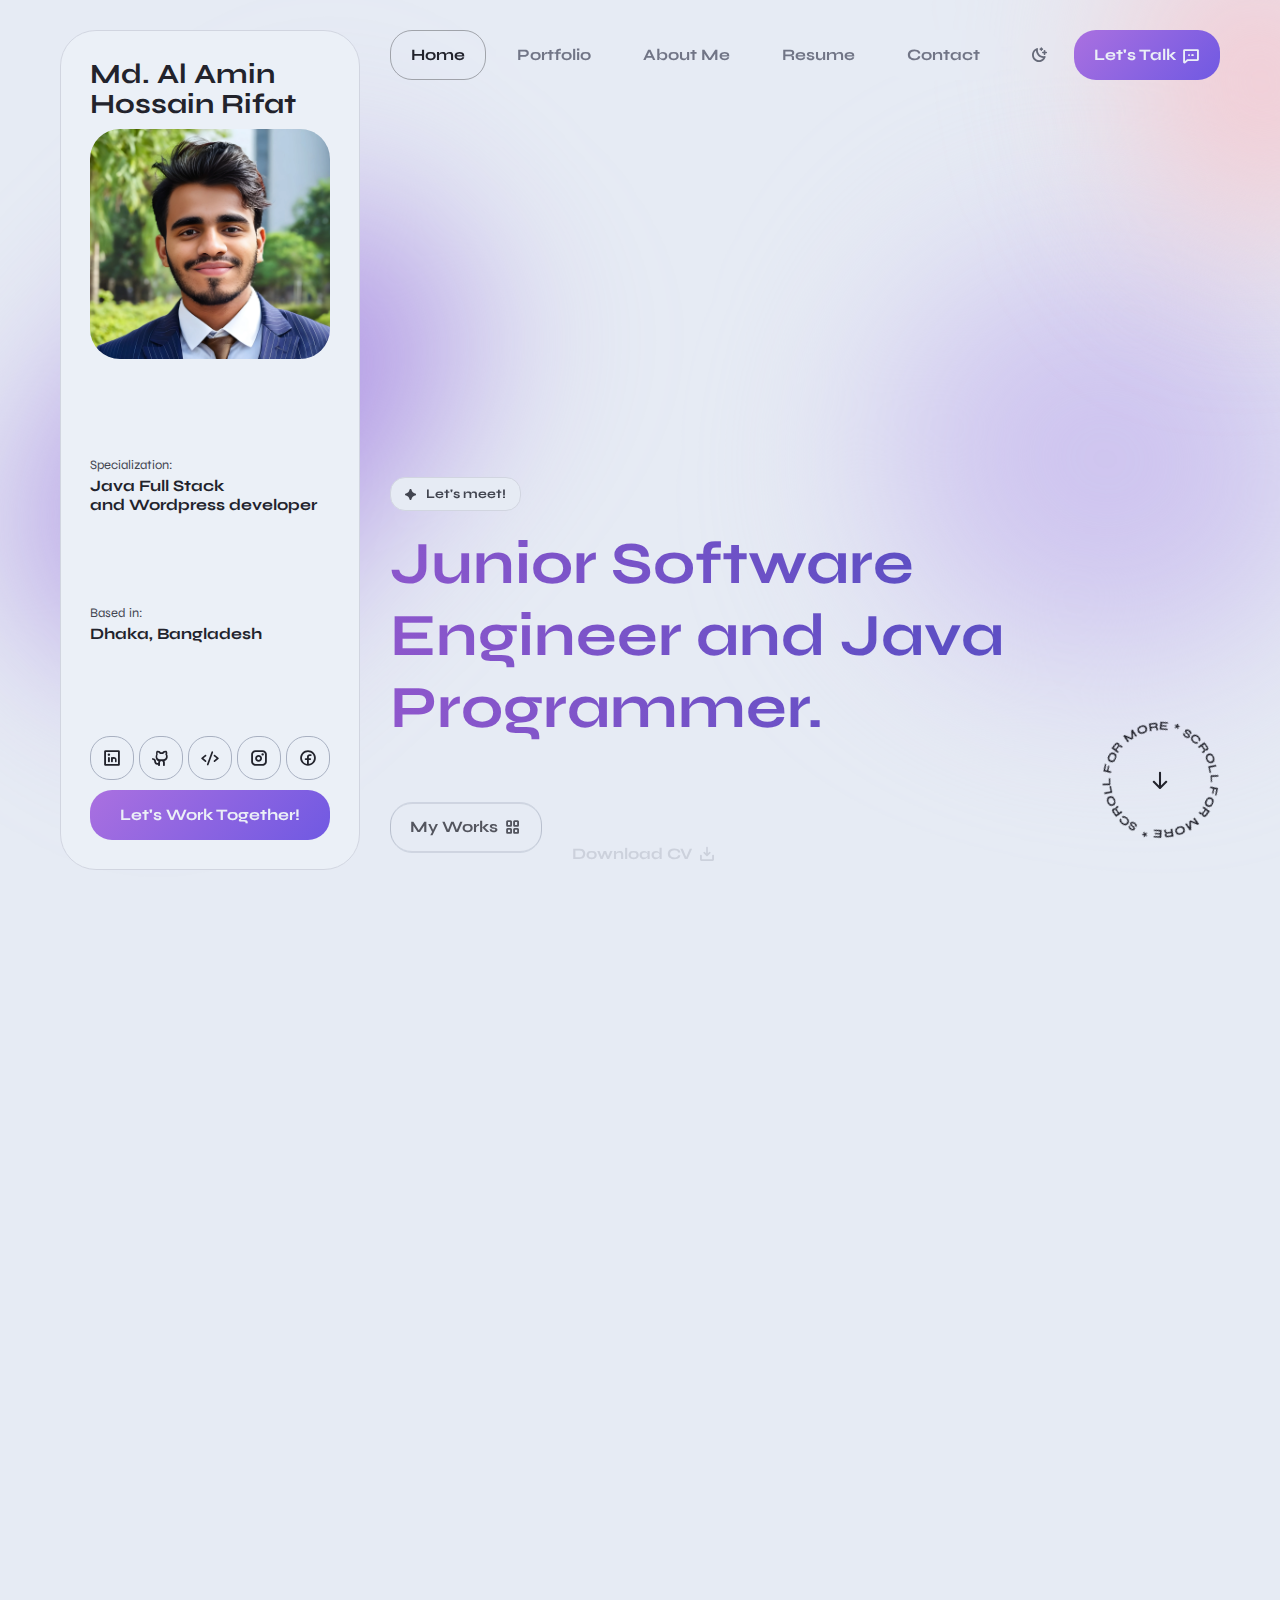
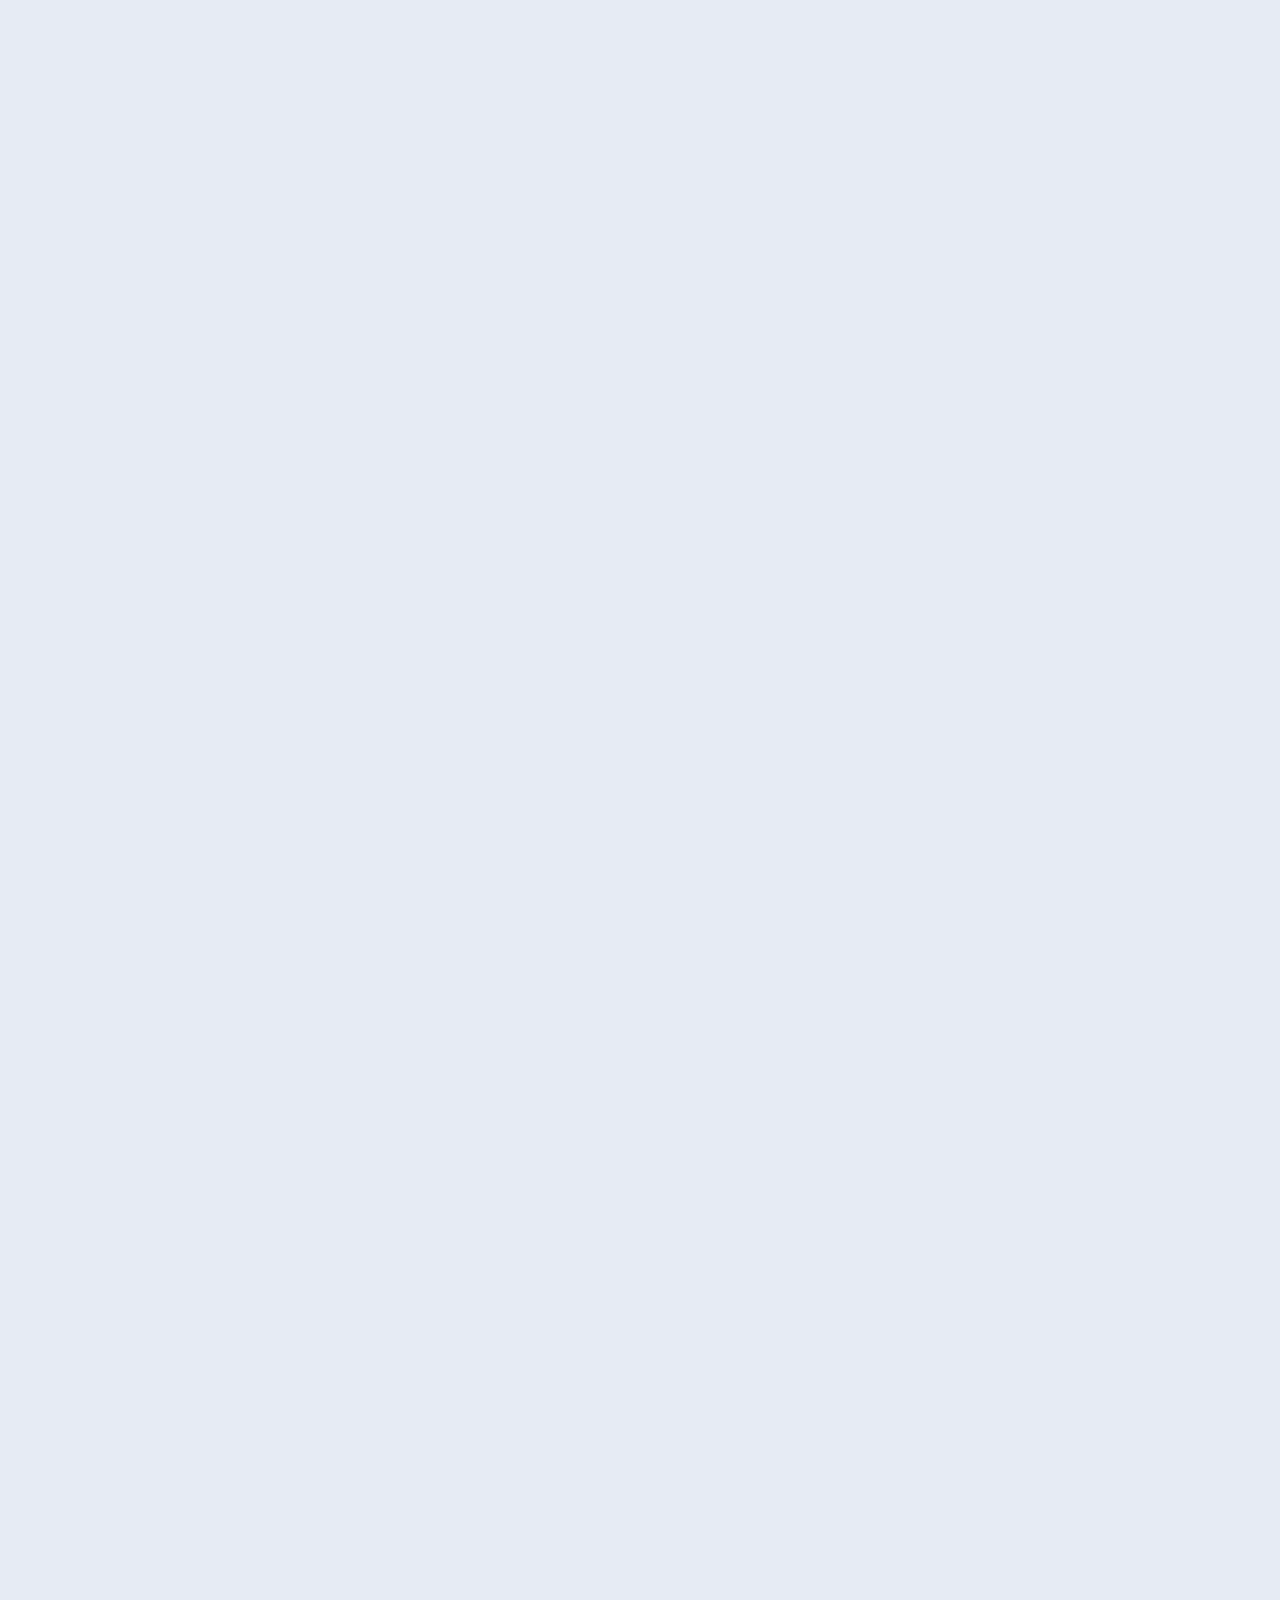
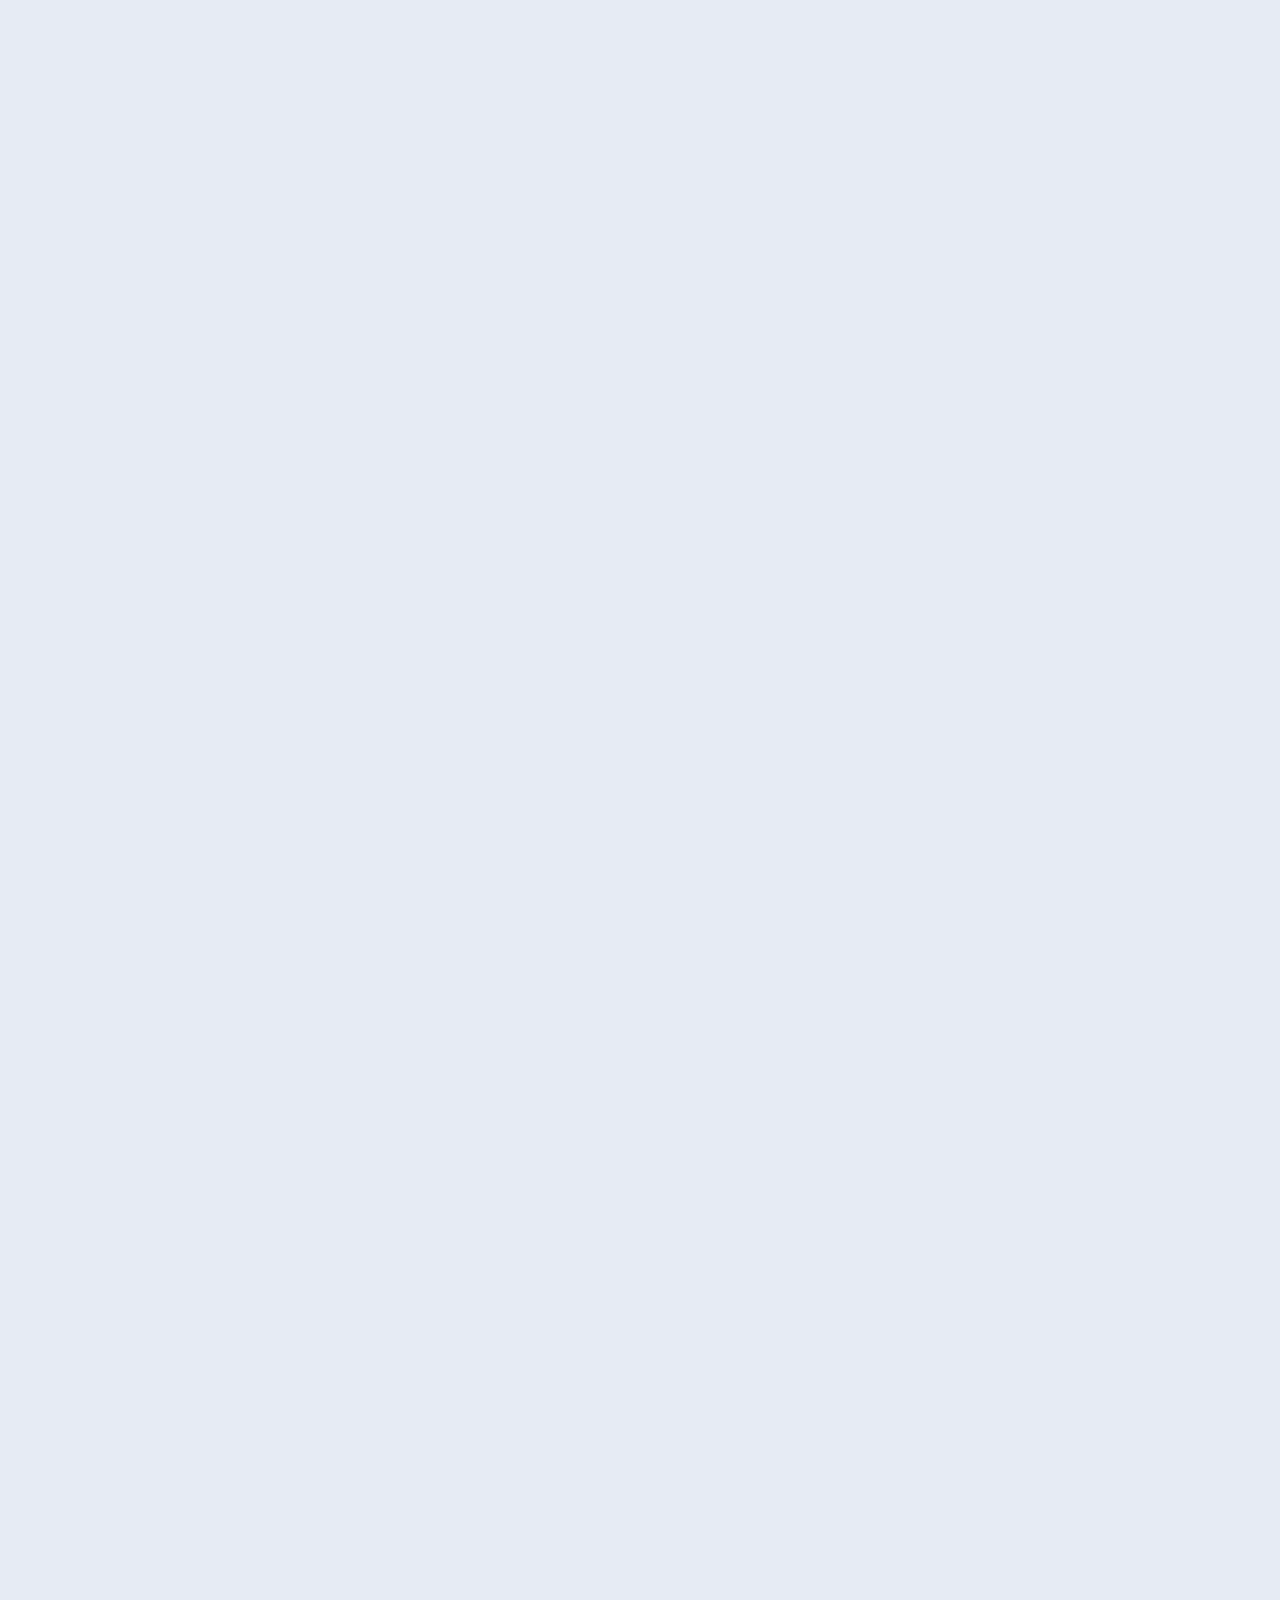
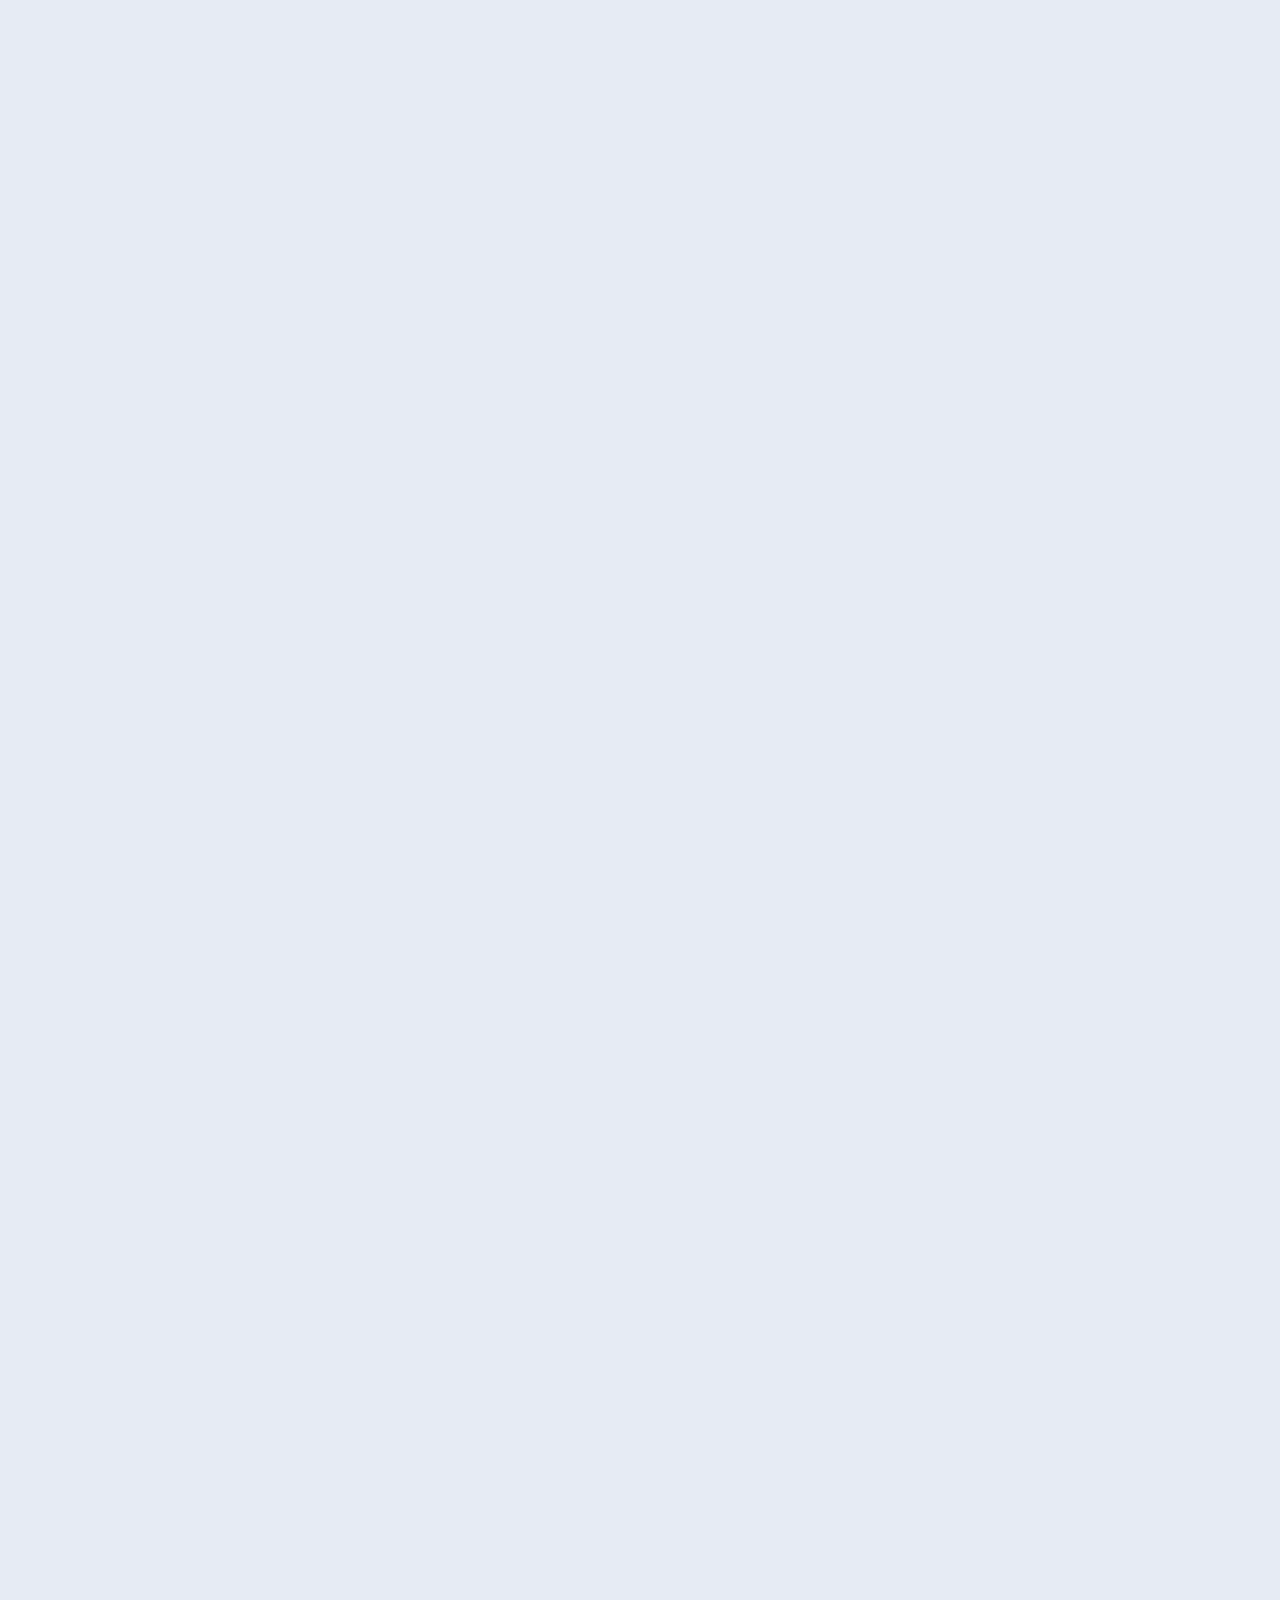
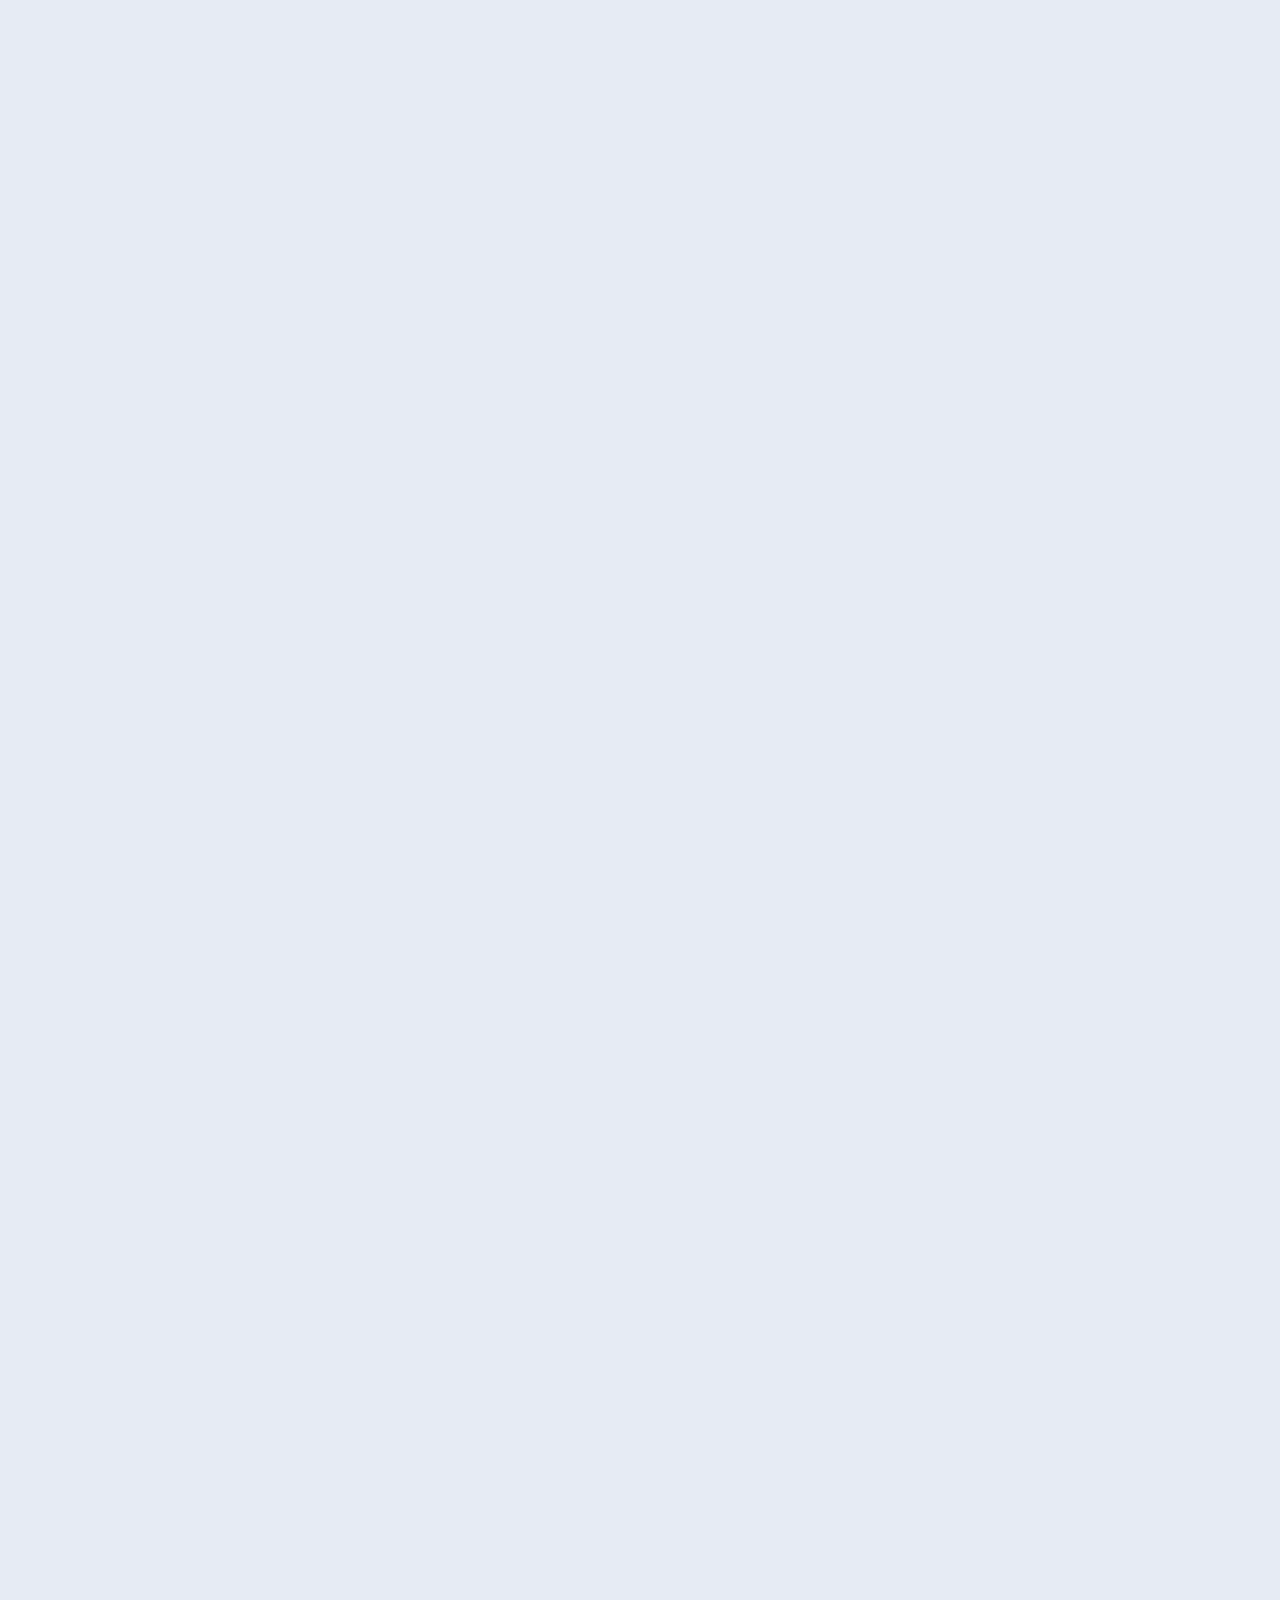
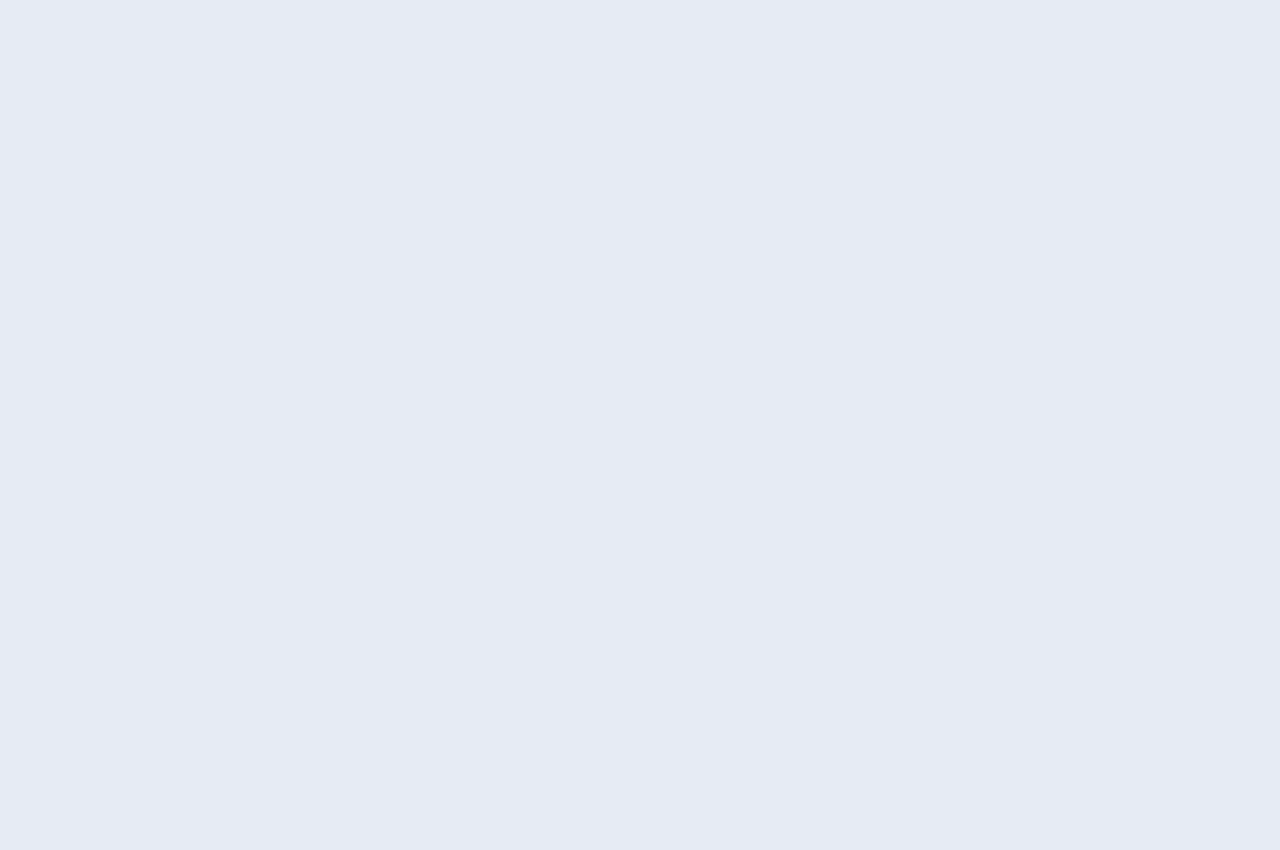
==== commit 6810934e: "profile.webp" ====
--- a/index.html
+++ b/index.html
@@ -6,11 +6,6 @@
 
     <!-- Page Title -->
     <title>Md. Al Amin Hossain Rifat</title>
-
-    <!-- Meta Tags -->
-    <meta name="description" content="Show yourself brightly with Braxton - unique and creative portfolio and resume template!">
-    <meta name="keywords" content="mix_design, resume, portfolio, personal page, cv, template, one page, responsive, html5, css3, creative, clean">
-    <meta name="author" content="mix_design">
 
     <!-- Viewport Meta-->
     <meta http-equiv="X-UA-Compatible" content="IE=edge">
@@ -122,39 +117,13 @@
         <!-- image and logo -->
         <div class="avatar__block">
           <div class="avatar__logo d-flex align-items-center">
-            <div class="logo__image">
-              <!-- Your Logo Here!!! -->
-              <!--<img src="img/logo.svg" alt="Braxton - Personal Portfolio & Resume HTML Template Logo">-->
-              <svg xmlns="http://www.w3.org/2000/svg" x="0px" y="0px"
-                width="85px" height="85px" viewBox="0 0 85 85" 
-                style="enable-background:new 0 0 85 85;" xml:space="preserve" class="gradient-fill">
-                <style type="text/css">
-                  .gradient-fill {
-                    fill: url(#gradientFill);
-                  }
-                </style>
-                <g>
-                  <linearGradient id="gradientFill" gradientUnits="userSpaceOnUse" x1="9.9604" y1="75.0338" x2="75.0387" y2="9.9555">
-                    <stop  offset="0" style="stop-color:var(--accent)"/>
-                    <stop  offset="1" style="stop-color:var(--secondary)"/>
-                  </linearGradient>
-                  <path class="gradient-fill" d="M51,0H34C15.2,0,0,15.2,0,34v17c0,14.3,8.9,26.6,21.4,31.6c0,0,0,0,0,0l0,0C25.3,84.1,29.5,85,34,85h17
-                    c6,0,11.7-1.6,16.6-4.3c0.1-0.1,0.2-0.1,0.3-0.2C78.1,74.6,85,63.6,85,51V34C85,15.2,69.8,0,51,0z M83,51c0,10.7-5.3,20.2-13.4,26
-                    v-2.5v-3.9h3.9v-3.9h-3.9v-3.9h3.9v-3.9h-3.9H67v-3.9V51h-3.9v3.9v3.9h2.6v3.9v3.9v3.9h-3.9h-3.9v3.9h3.9h3.9v3.9v1
-                    C61.3,81.7,56.3,83,51,83H34c-4.5,0-8.7-0.9-12.6-2.6v-2v-3.9h3.9h3.9v-3.9h-3.9h-3.9v-3.9v-3.9v-3.9H24v-3.9V51h-3.9v3.9v3.9h-2.6
-                    h-3.9v3.9h3.9v3.9h-3.9v3.9h3.9v3.9v3.9C8.2,72.8,2,62.6,2,51V34C2,16.4,16.4,2,34,2h17c17.6,0,32,14.4,32,32V51z M50.1,54.9H54
-                    v3.9v3.9h-3.9v-3.9V54.9z M33.1,54.9H37v3.9v3.9h-3.9v-3.9V54.9z M27.9,51H24v-3.9v-3.9v-3.9h3.9v3.9v3.9V51z M31.8,39.3h-3.9v-3.9
-                    h3.9V39.3z M31.8,43.2v-3.9h3.9v3.9H31.8z M63.1,47.1V51h-3.9v-3.9v-3.9v-3.9h3.9v3.9V47.1z M35.7,47.1v-3.9h3.9h3.9h3.9h3.9v3.9
-                    h-3.9h-3.9h-3.9H35.7z M59.2,39.3h-3.9v-3.9h3.9V39.3z M55.3,43.2h-3.9v-3.9h3.9V43.2z"/>
-                </g>
-              </svg>
-            </div>
+            
             <div class="logo__caption">
-              <p>Al Amin<br>H Rifat</p>
+              <p>Md. Al Amin Hossain Rifat</p>
             </div>
           </div>
           <div class="avatar__image">
-            <img src="./img/avatar.png" alt="Md.Al Amin Hossain Rifat">
+            <img src="./img/profile.webp" alt="Md.Al Amin Hossain Rifat">
           </div>
         </div>
         <!-- data caption #1 -->
--- a/css/main.css
+++ b/css/main.css
@@ -3041,9 +3041,9 @@
   }
 }
 
-.logo__caption {
+/* .logo__caption {
   padding-left: 2rem;
-}
+} */
 .logo__caption p {
   font: normal 700 2.8rem/1.06 var(--_font-accent);
   color: var(--t-bright);
